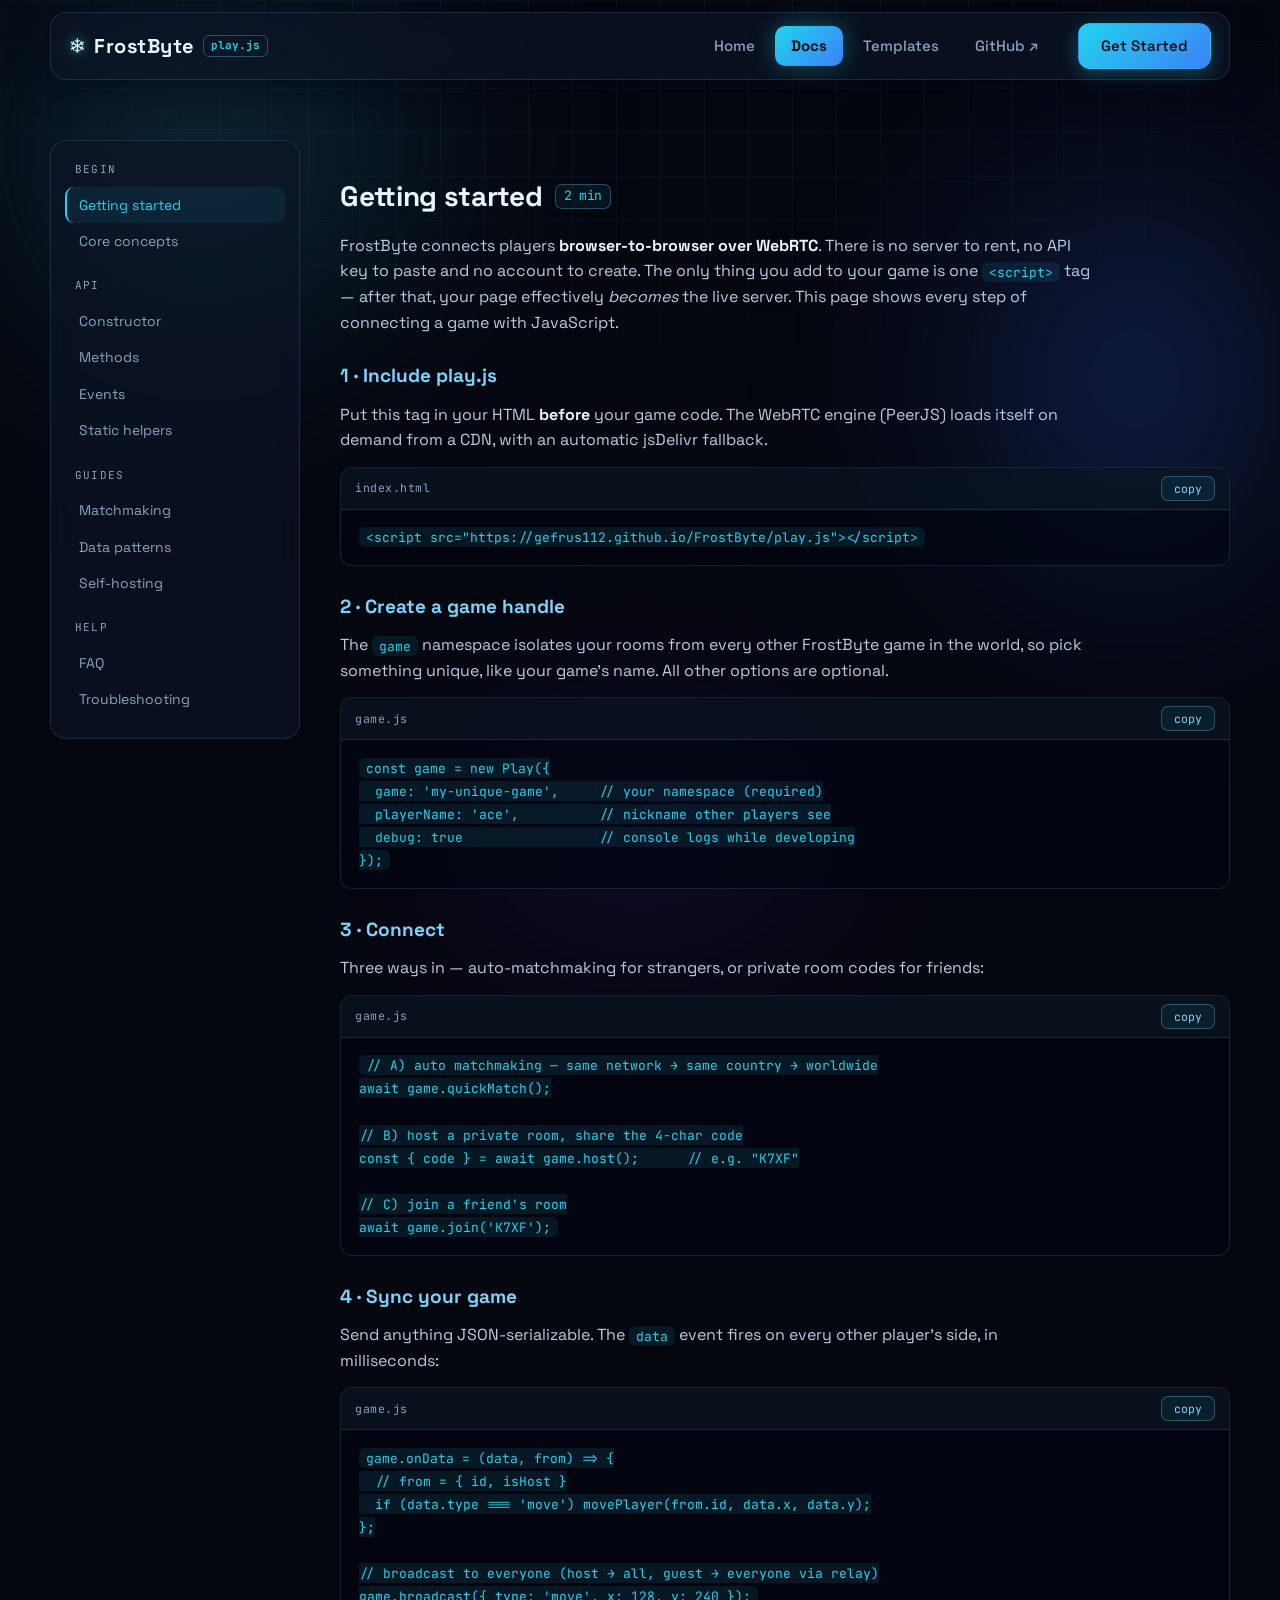
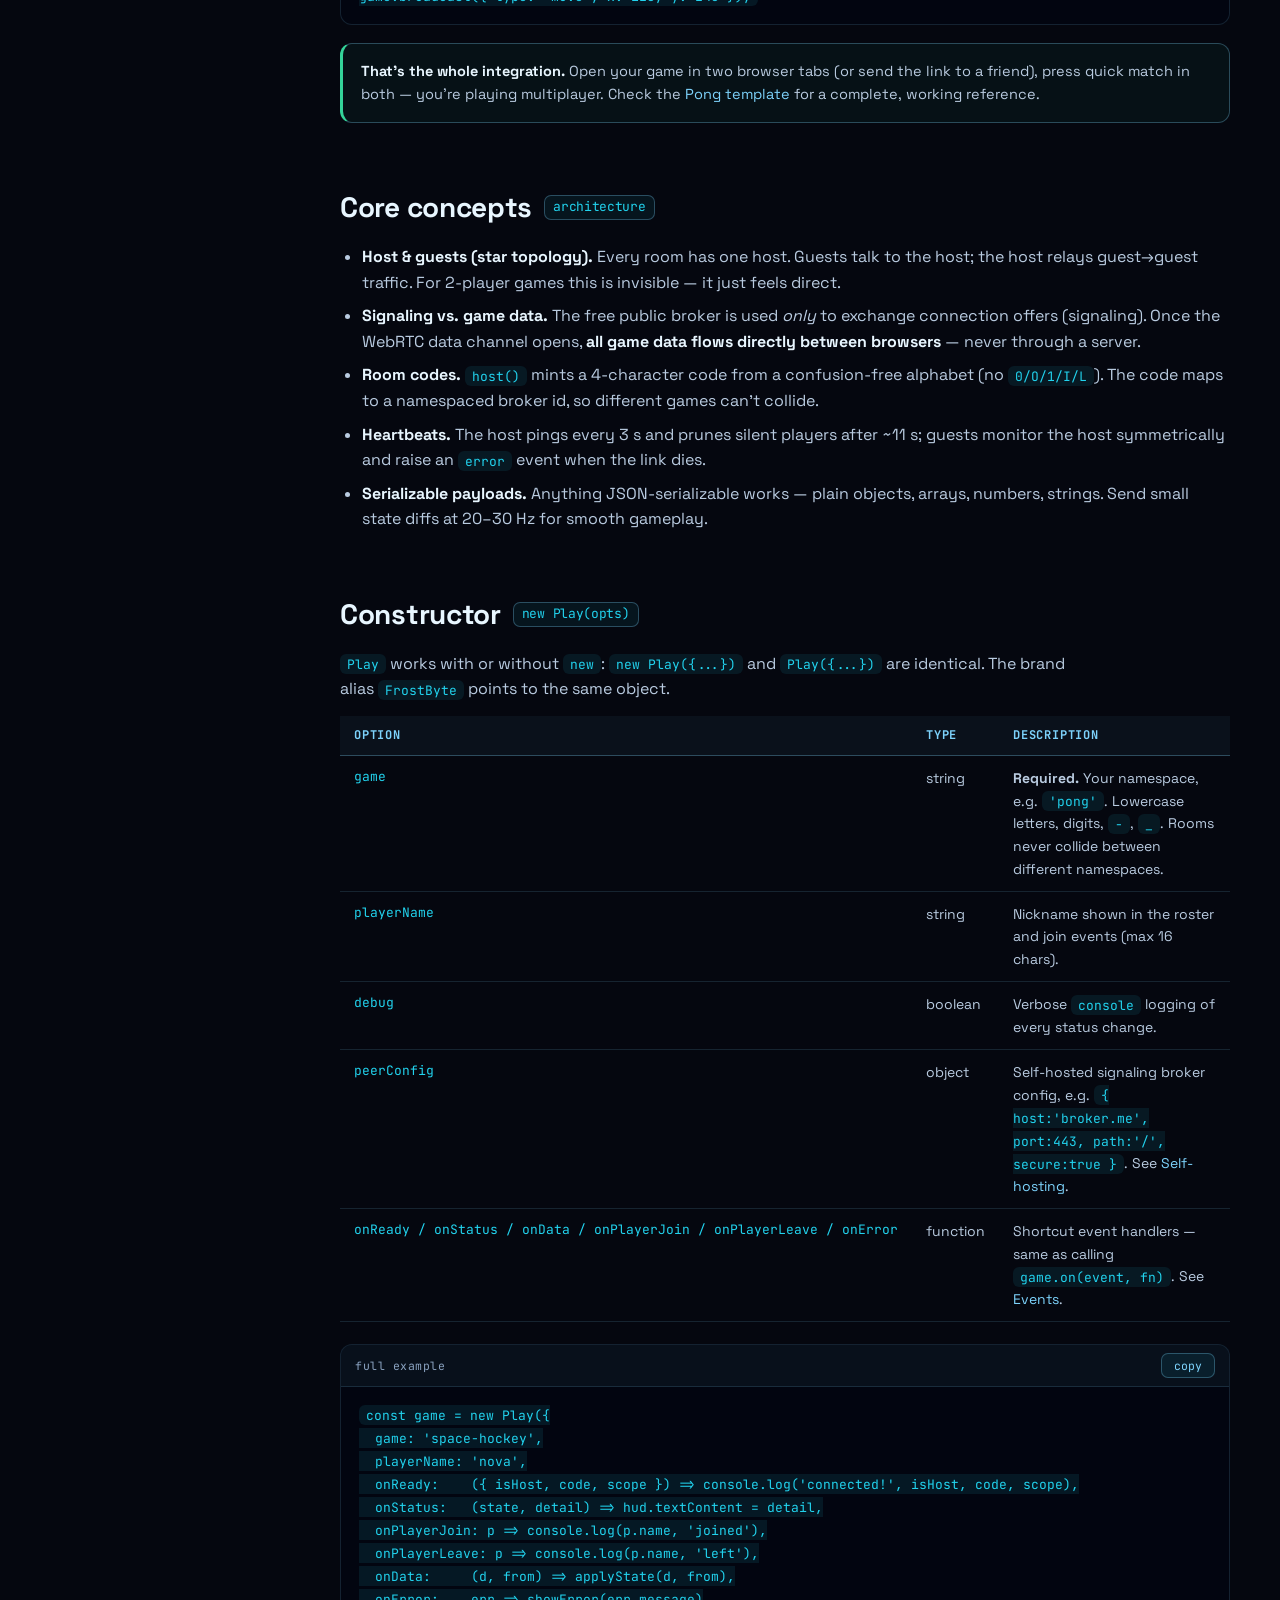
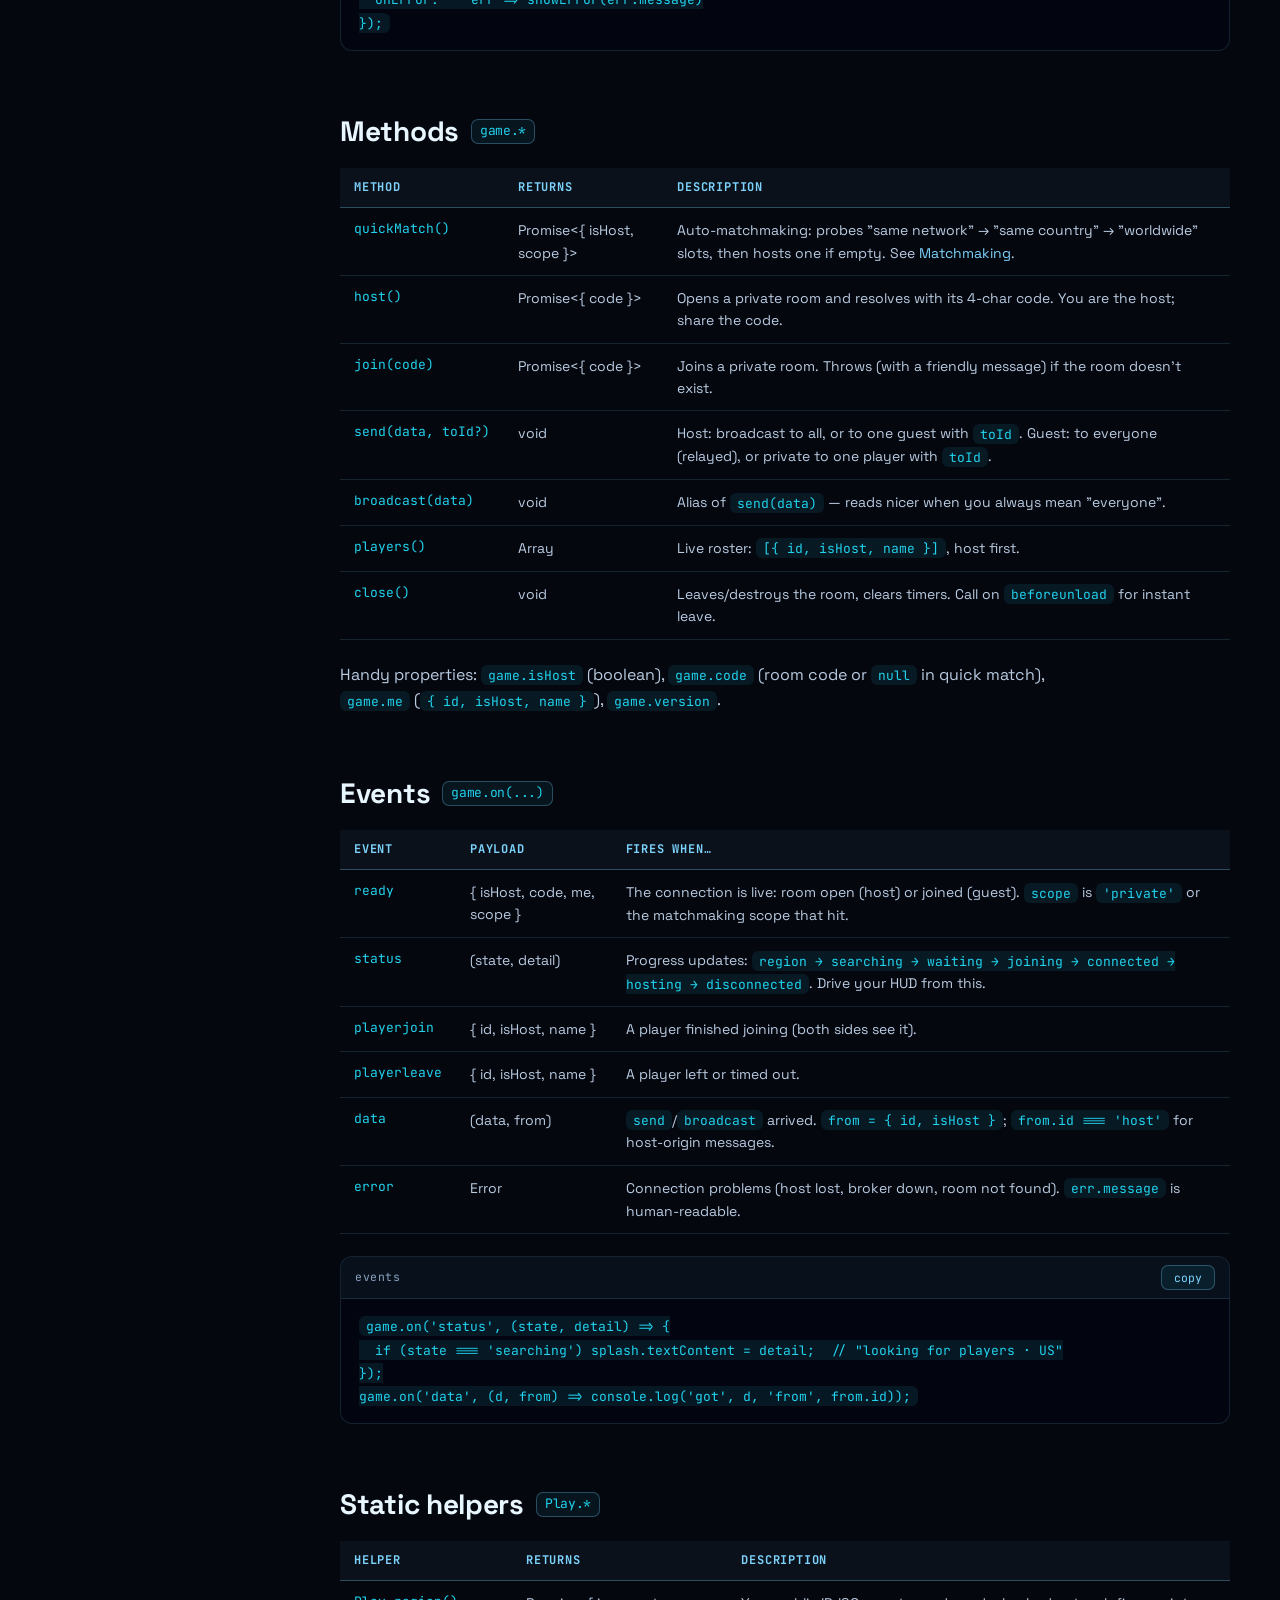
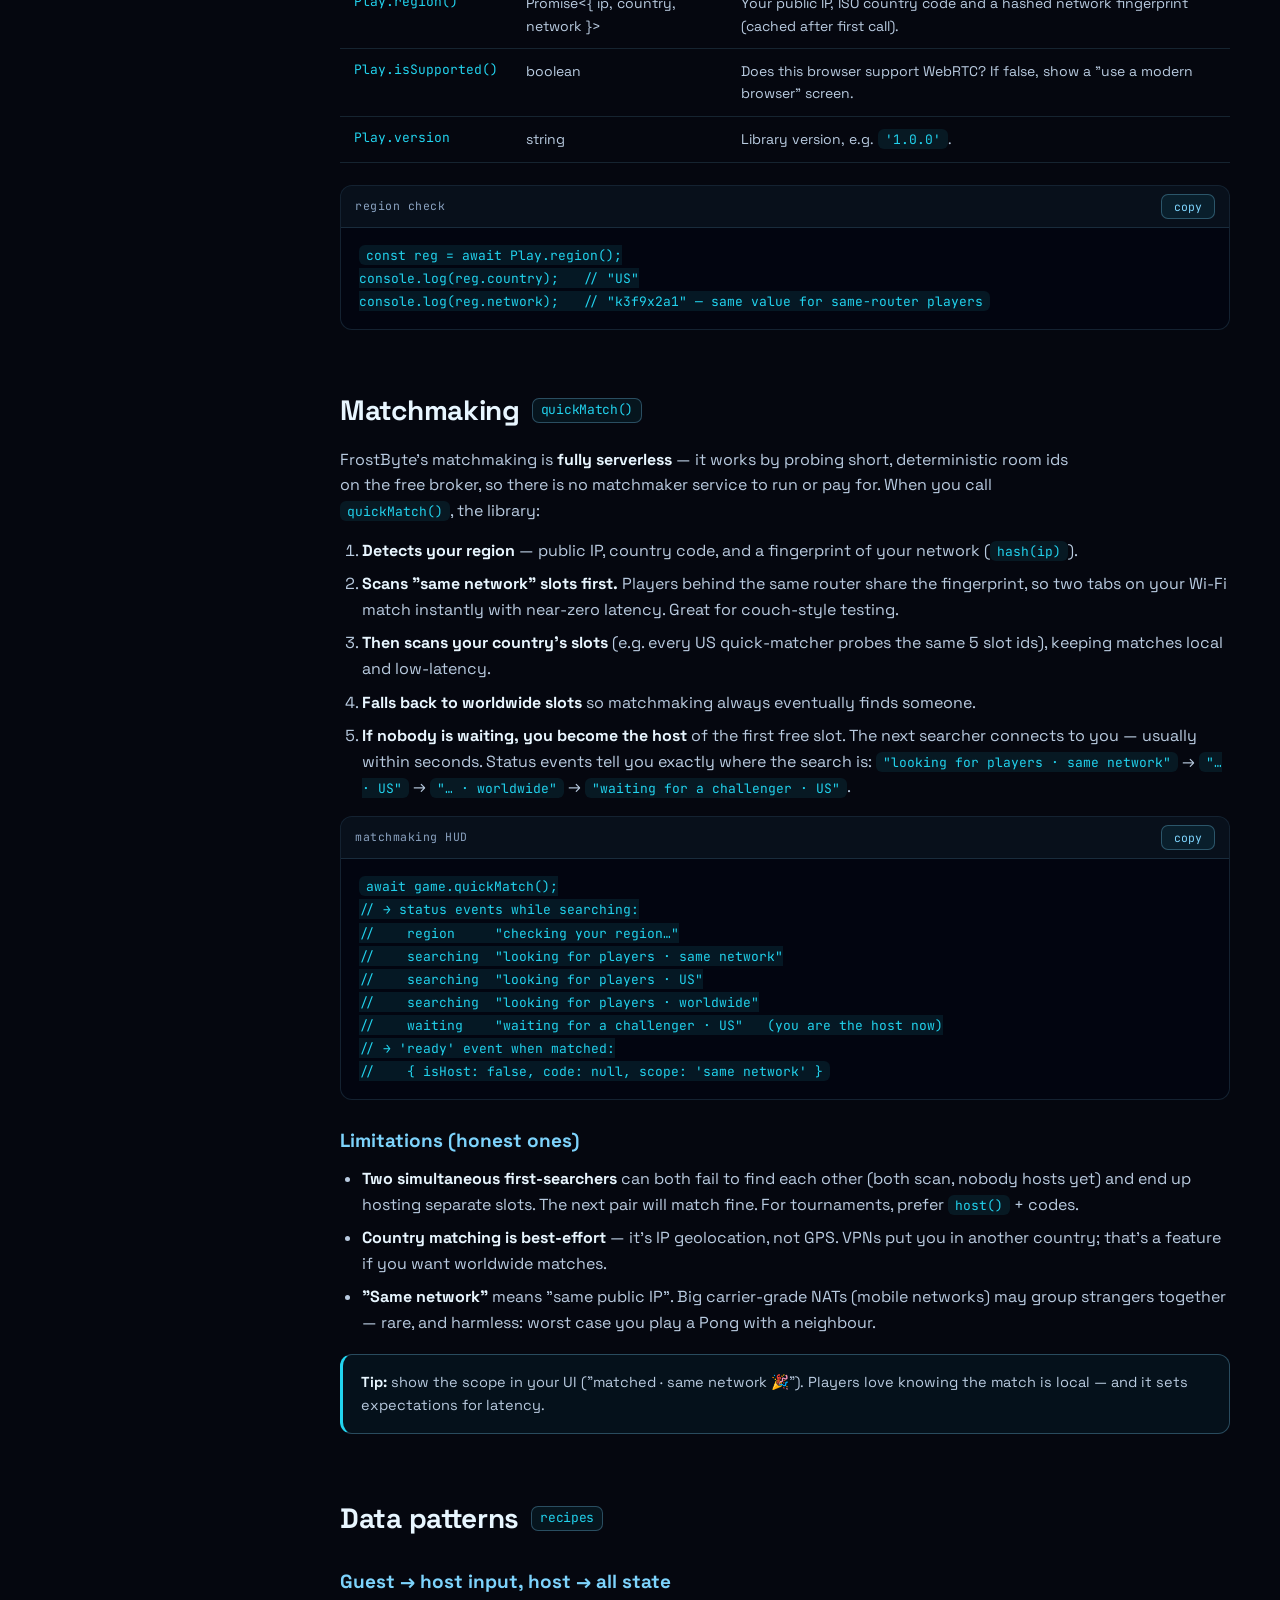
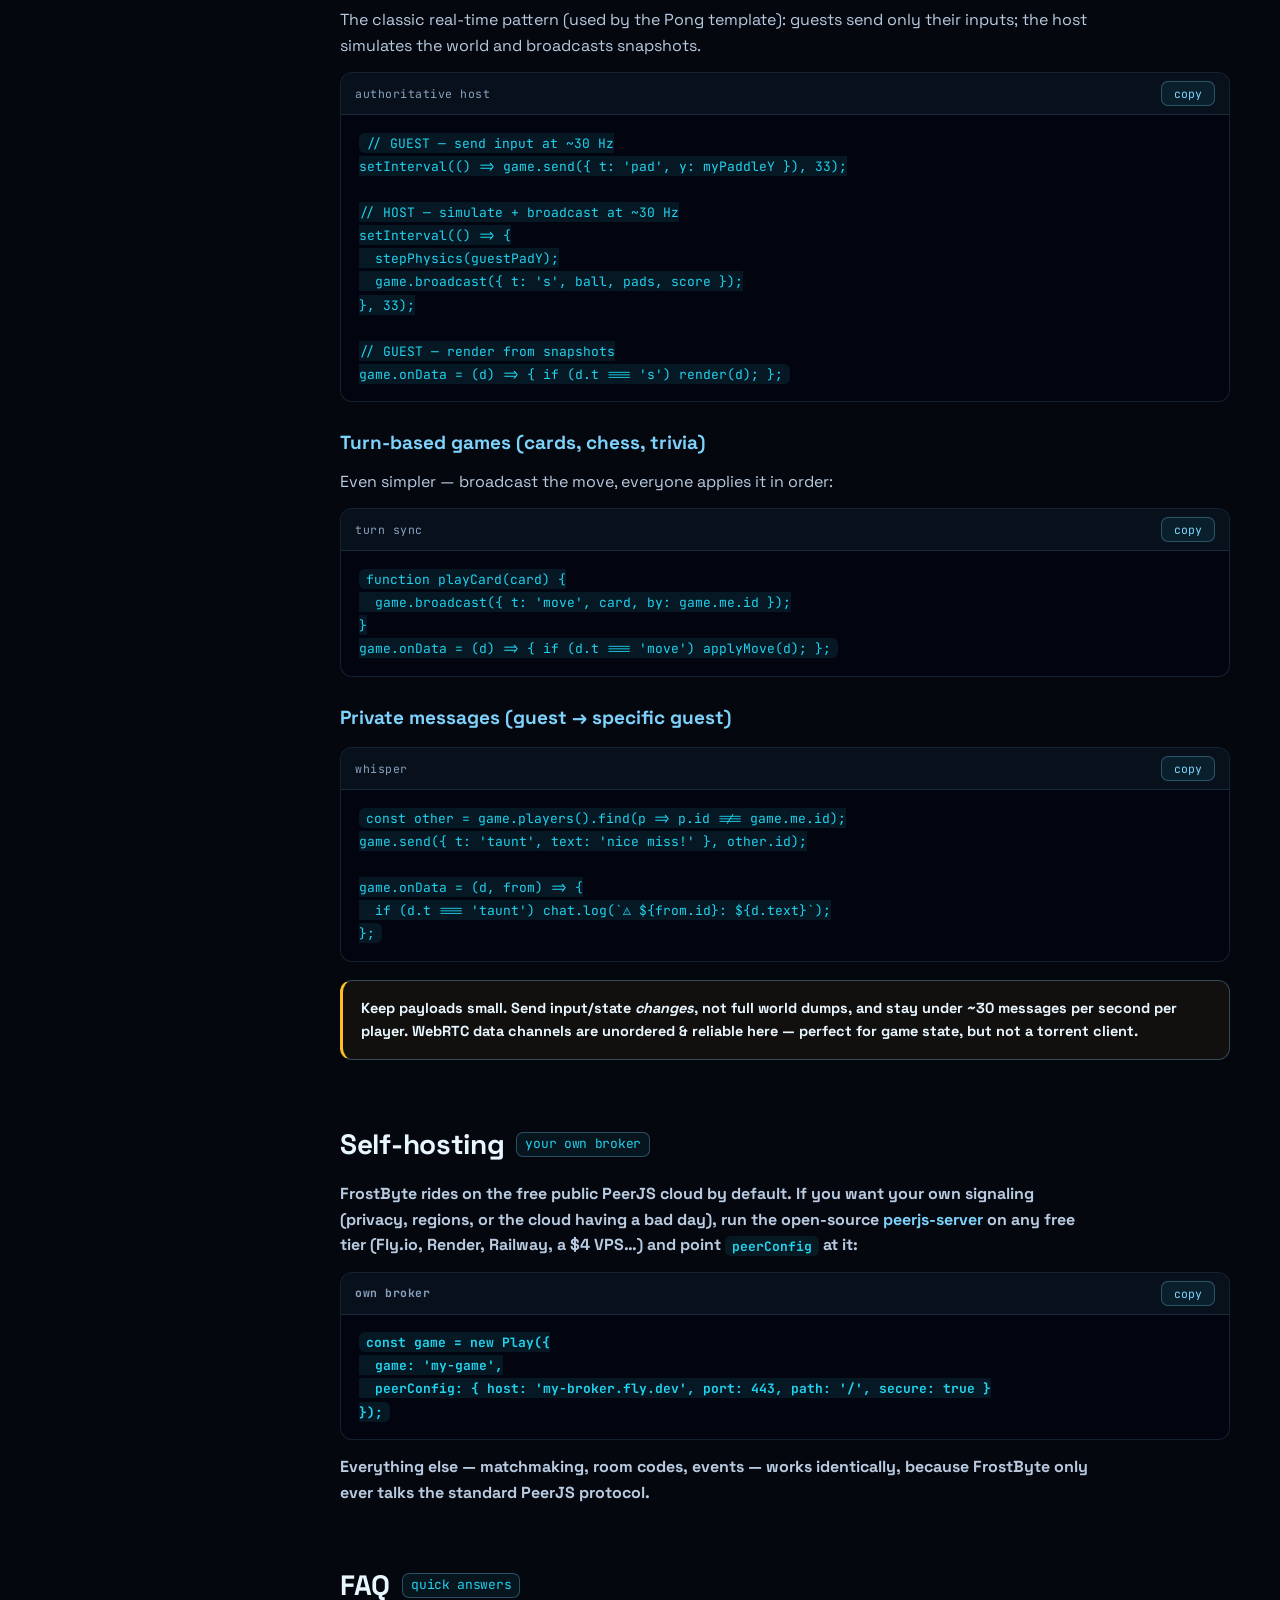
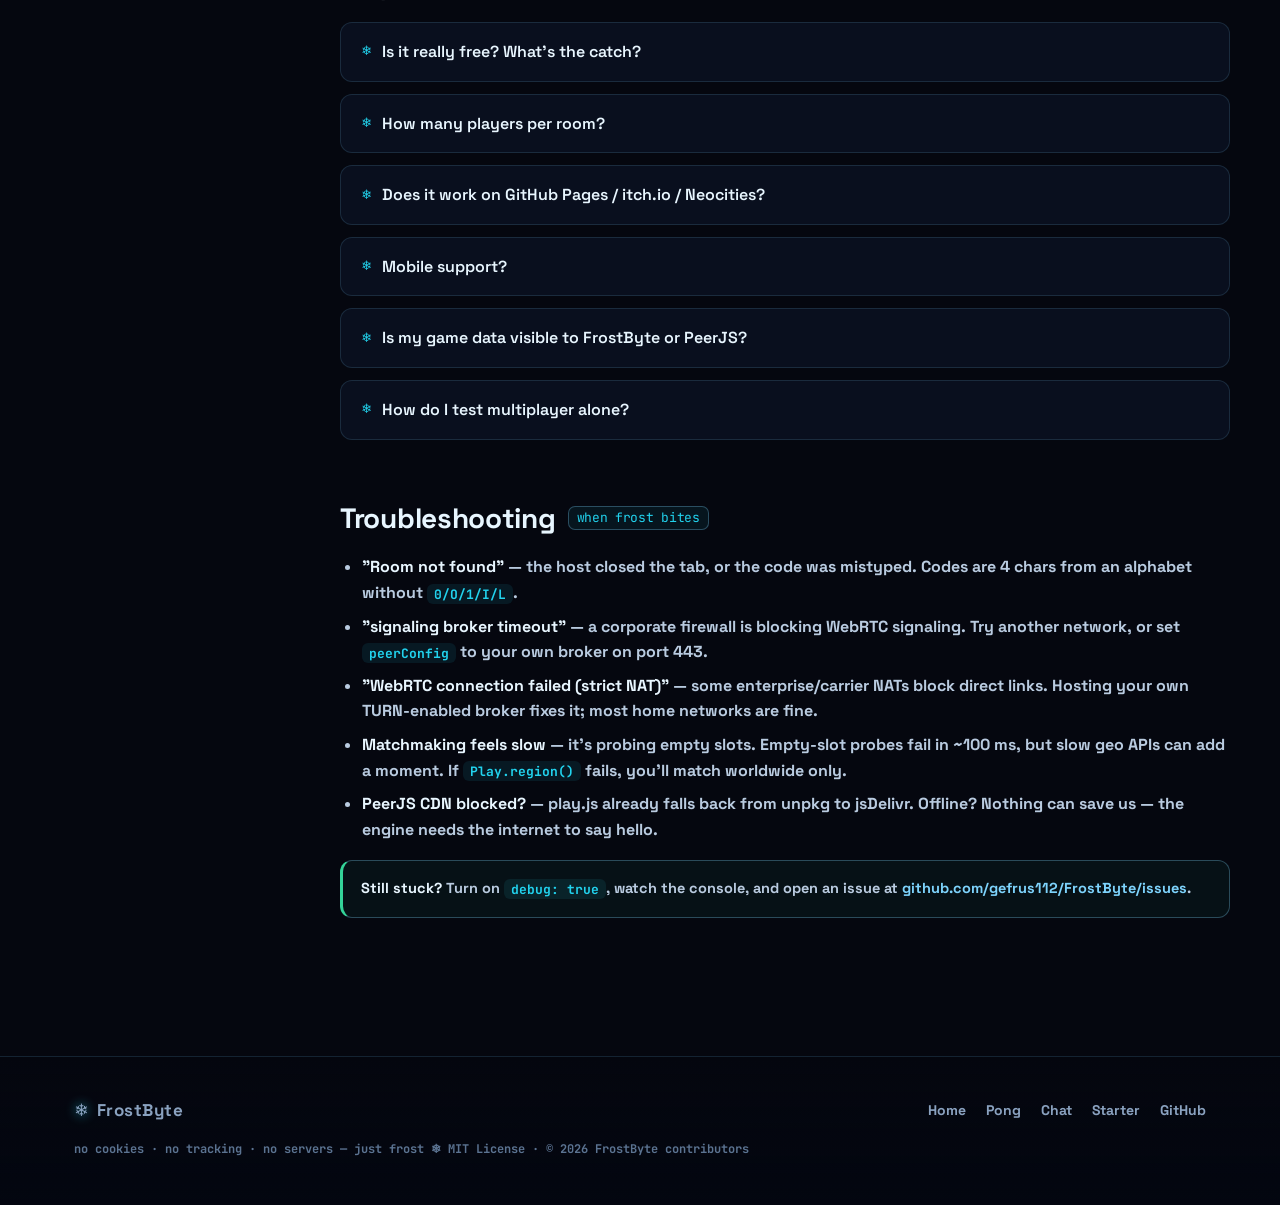
==== docs.html @ 1ae72fd1 "FrostByte v1.0.0 — free P2P multiplayer library (play.js) + docs site + game templates - play.js: We" ====
<!DOCTYPE html>
<html lang="en">
<head>
  <meta charset="UTF-8">
  <meta name="viewport" content="width=device-width, initial-scale=1.0">
  <title>Docs — FrostByte play.js</title>
  <meta name="description" content="FrostByte play.js documentation: install, connect, host, join, quickMatch, send, broadcast, events and matchmaking.">
  <meta name="theme-color" content="#05070f">
  <link rel="icon" href="data:image/svg+xml,&lt;svg xmlns='http://www.w3.org/2000/svg' viewBox='0 0 100 100'&gt;&lt;text y='.9em' font-size='90'&gt;❄&lt;/text&gt;&lt;/svg&gt;">
  <link rel="preconnect" href="https://fonts.googleapis.com">
  <link rel="preconnect" href="https://fonts.gstatic.com" crossorigin>
  <link href="https://fonts.googleapis.com/css2?family=Space+Grotesk:wght@400;500;600;700&family=JetBrains+Mono:wght@400;600&display=swap" rel="stylesheet">
  <link rel="stylesheet" href="css/style.css">
</head>
<body>

  <canvas id="snow"></canvas>
  <div class="aurora"><span class="a1"></span><span class="a2"></span><span class="a3"></span></div>
  <div class="grid-overlay"></div>

  <header class="nav glass">
    <a class="brand" href="index.html"><span class="flake">❄</span> FrostByte <span class="brand-sub">play.js</span></a>
    <nav class="tabs">
      <a class="tab" href="index.html">Home</a>
      <a class="tab active" href="docs.html">Docs</a>
      <a class="tab" href="templates/pong.html">Templates</a>
      <a class="tab" href="https://github.com/gefrus112/FrostByte" target="_blank" rel="noopener">GitHub ↗</a>
    </nav>
    <a class="btn btn-primary nav-cta" href="#start">Get Started</a>
  </header>

  <main class="wrap docs">

    <!-- ═══════════ SIDEBAR ═══════════ -->
    <aside class="docs-nav glass">
      <div class="group">Begin</div>
      <a href="#start">Getting started</a>
      <a href="#concepts">Core concepts</a>
      <div class="group">API</div>
      <a href="#constructor">Constructor</a>
      <a href="#methods">Methods</a>
      <a href="#events">Events</a>
      <a href="#statics">Static helpers</a>
      <div class="group">Guides</div>
      <a href="#matchmaking">Matchmaking</a>
      <a href="#patterns">Data patterns</a>
      <a href="#selfhost">Self-hosting</a>
      <div class="group">Help</div>
      <a href="#faq">FAQ</a>
      <a href="#trouble">Troubleshooting</a>
    </aside>

    <!-- ═══════════ CONTENT ═══════════ -->
    <div class="docs-body">

      <!-- ───────── GETTING STARTED ───────── -->
      <section id="start">
        <h2>Getting started <span class="anchor">2 min</span></h2>
        <p>
          FrostByte connects players <strong>browser-to-browser over WebRTC</strong>. There is no server to rent,
          no API key to paste and no account to create. The only thing you add to your game is one
          <code>&lt;script&gt;</code> tag — after that, your page effectively <em>becomes</em> the live server.
          This page shows every step of connecting a game with JavaScript.
        </p>

        <h3>1 · Include play.js</h3>
        <p>Put this tag in your HTML <strong>before</strong> your game code. The WebRTC engine (PeerJS) loads itself on demand from a CDN, with an automatic jsDelivr fallback.</p>
        <div class="codeblock"><div class="cb-head"><em>index.html</em><button class="copy">copy</button></div>
<pre><code>&lt;script src="https://gefrus112.github.io/FrostByte/play.js"&gt;&lt;/script&gt;</code></pre></div>

        <h3>2 · Create a game handle</h3>
        <p>
          The <code>game</code> namespace isolates your rooms from every other FrostByte game in the world,
          so pick something unique, like your game's name. All other options are optional.
        </p>
        <div class="codeblock"><div class="cb-head"><em>game.js</em><button class="copy">copy</button></div>
<pre><code>const game = new Play({
  game: 'my-unique-game',     // your namespace (required)
  playerName: 'ace',          // nickname other players see
  debug: true                 // console logs while developing
});</code></pre></div>

        <h3>3 · Connect</h3>
        <p>Three ways in — auto-matchmaking for strangers, or private room codes for friends:</p>
        <div class="codeblock"><div class="cb-head"><em>game.js</em><button class="copy">copy</button></div>
<pre><code>// A) auto matchmaking — same network → same country → worldwide
await game.quickMatch();

// B) host a private room, share the 4-char code
const { code } = await game.host();      // e.g. "K7XF"

// C) join a friend's room
await game.join('K7XF');</code></pre></div>

        <h3>4 · Sync your game</h3>
        <p>Send anything JSON-serializable. The <code>data</code> event fires on every other player's side, in milliseconds:</p>
        <div class="codeblock"><div class="cb-head"><em>game.js</em><button class="copy">copy</button></div>
<pre><code>game.onData = (data, from) =&gt; {
  // from = { id, isHost }
  if (data.type === 'move') movePlayer(from.id, data.x, data.y);
};

// broadcast to everyone (host → all, guest → everyone via relay)
game.broadcast({ type: 'move', x: 128, y: 240 });</code></pre></div>

        <div class="callout ok">
          <b>That's the whole integration.</b> Open your game in two browser tabs (or send the link to a friend),
          press quick match in both — you're playing multiplayer. Check the <a href="templates/pong.html">Pong template</a>
          for a complete, working reference.
        </div>
      </section>

      <!-- ───────── CORE CONCEPTS ───────── -->
      <section id="concepts">
        <h2>Core concepts <span class="anchor">architecture</span></h2>
        <ul>
          <li><strong>Host &amp; guests (star topology).</strong> Every room has one host. Guests talk to the host; the host relays guest→guest traffic. For 2-player games this is invisible — it just feels direct.</li>
          <li><strong>Signaling vs. game data.</strong> The free public broker is used <em>only</em> to exchange connection offers (signaling). Once the WebRTC data channel opens, <strong>all game data flows directly between browsers</strong> — never through a server.</li>
          <li><strong>Room codes.</strong> <code>host()</code> mints a 4-character code from a confusion-free alphabet (no <code>0/O/1/I/L</code>). The code maps to a namespaced broker id, so different games can't collide.</li>
          <li><strong>Heartbeats.</strong> The host pings every 3 s and prunes silent players after ~11 s; guests monitor the host symmetrically and raise an <code>error</code> event when the link dies.</li>
          <li><strong>Serializable payloads.</strong> Anything JSON-serializable works — plain objects, arrays, numbers, strings. Send small state diffs at 20–30 Hz for smooth gameplay.</li>
        </ul>
      </section>

      <!-- ───────── CONSTRUCTOR ───────── -->
      <section id="constructor">
        <h2>Constructor <span class="anchor">new Play(opts)</span></h2>
        <p><code>Play</code> works with or without <code>new</code>: <code>new Play({...})</code> and <code>Play({...})</code> are identical. The brand alias <code>FrostByte</code> points to the same object.</p>
        <table class="api-table">
          <thead><tr><th>Option</th><th>Type</th><th>Description</th></tr></thead>
          <tbody>
            <tr><td>game</td><td>string</td><td><strong>Required.</strong> Your namespace, e.g. <code>'pong'</code>. Lowercase letters, digits, <code>-</code>, <code>_</code>. Rooms never collide between different namespaces.</td></tr>
            <tr><td>playerName</td><td>string</td><td>Nickname shown in the roster and join events (max 16 chars).</td></tr>
            <tr><td>debug</td><td>boolean</td><td>Verbose <code>console</code> logging of every status change.</td></tr>
            <tr><td>peerConfig</td><td>object</td><td>Self-hosted signaling broker config, e.g. <code>{ host:'broker.me', port:443, path:'/', secure:true }</code>. See <a href="#selfhost">Self-hosting</a>.</td></tr>
            <tr><td>onReady / onStatus / onData / onPlayerJoin / onPlayerLeave / onError</td><td>function</td><td>Shortcut event handlers — same as calling <code>game.on(event, fn)</code>. See <a href="#events">Events</a>.</td></tr>
          </tbody>
        </table>
        <div class="codeblock"><div class="cb-head"><em>full example</em><button class="copy">copy</button></div>
<pre><code>const game = new Play({
  game: 'space-hockey',
  playerName: 'nova',
  onReady:    ({ isHost, code, scope }) =&gt; console.log('connected!', isHost, code, scope),
  onStatus:   (state, detail) =&gt; hud.textContent = detail,
  onPlayerJoin: p =&gt; console.log(p.name, 'joined'),
  onPlayerLeave: p =&gt; console.log(p.name, 'left'),
  onData:     (d, from) =&gt; applyState(d, from),
  onError:    err =&gt; showError(err.message)
});</code></pre></div>
      </section>

      <!-- ───────── METHODS ───────── -->
      <section id="methods">
        <h2>Methods <span class="anchor">game.*</span></h2>
        <table class="api-table">
          <thead><tr><th>Method</th><th>Returns</th><th>Description</th></tr></thead>
          <tbody>
            <tr><td>quickMatch()</td><td>Promise&lt;{ isHost, scope }&gt;</td><td>Auto-matchmaking: probes "same network" → "same country" → "worldwide" slots, then hosts one if empty. See <a href="#matchmaking">Matchmaking</a>.</td></tr>
            <tr><td>host()</td><td>Promise&lt;{ code }&gt;</td><td>Opens a private room and resolves with its 4-char code. You are the host; share the code.</td></tr>
            <tr><td>join(code)</td><td>Promise&lt;{ code }&gt;</td><td>Joins a private room. Throws (with a friendly message) if the room doesn't exist.</td></tr>
            <tr><td>send(data, toId?)</td><td>void</td><td>Host: broadcast to all, or to one guest with <code>toId</code>. Guest: to everyone (relayed), or private to one player with <code>toId</code>.</td></tr>
            <tr><td>broadcast(data)</td><td>void</td><td>Alias of <code>send(data)</code> — reads nicer when you always mean "everyone".</td></tr>
            <tr><td>players()</td><td>Array</td><td>Live roster: <code>[{ id, isHost, name }]</code>, host first.</td></tr>
            <tr><td>close()</td><td>void</td><td>Leaves/destroys the room, clears timers. Call on <code>beforeunload</code> for instant leave.</td></tr>
          </tbody>
        </table>
        <p>Handy properties: <code>game.isHost</code> (boolean), <code>game.code</code> (room code or <code>null</code> in quick match), <code>game.me</code> (<code>{ id, isHost, name }</code>), <code>game.version</code>.</p>
      </section>

      <!-- ───────── EVENTS ───────── -->
      <section id="events">
        <h2>Events <span class="anchor">game.on(...)</span></h2>
        <table class="api-table">
          <thead><tr><th>Event</th><th>Payload</th><th>Fires when…</th></tr></thead>
          <tbody>
            <tr><td>ready</td><td>{ isHost, code, me, scope }</td><td>The connection is live: room open (host) or joined (guest). <code>scope</code> is <code>'private'</code> or the matchmaking scope that hit.</td></tr>
            <tr><td>status</td><td>(state, detail)</td><td>Progress updates: <code>region → searching → waiting → joining → connected → hosting → disconnected</code>. Drive your HUD from this.</td></tr>
            <tr><td>playerjoin</td><td>{ id, isHost, name }</td><td>A player finished joining (both sides see it).</td></tr>
            <tr><td>playerleave</td><td>{ id, isHost, name }</td><td>A player left or timed out.</td></tr>
            <tr><td>data</td><td>(data, from)</td><td><code>send</code>/<code>broadcast</code> arrived. <code>from = { id, isHost }</code>; <code>from.id === 'host'</code> for host-origin messages.</td></tr>
            <tr><td>error</td><td>Error</td><td>Connection problems (host lost, broker down, room not found). <code>err.message</code> is human-readable.</td></tr>
          </tbody>
        </table>
        <div class="codeblock"><div class="cb-head"><em>events</em><button class="copy">copy</button></div>
<pre><code>game.on('status', (state, detail) =&gt; {
  if (state === 'searching') splash.textContent = detail;  // "looking for players · US"
});
game.on('data', (d, from) =&gt; console.log('got', d, 'from', from.id));</code></pre></div>
      </section>

      <!-- ───────── STATICS ───────── -->
      <section id="statics">
        <h2>Static helpers <span class="anchor">Play.*</span></h2>
        <table class="api-table">
          <thead><tr><th>Helper</th><th>Returns</th><th>Description</th></tr></thead>
          <tbody>
            <tr><td>Play.region()</td><td>Promise&lt;{ ip, country, network }&gt;</td><td>Your public IP, ISO country code and a hashed network fingerprint (cached after first call).</td></tr>
            <tr><td>Play.isSupported()</td><td>boolean</td><td>Does this browser support WebRTC? If false, show a "use a modern browser" screen.</td></tr>
            <tr><td>Play.version</td><td>string</td><td>Library version, e.g. <code>'1.0.0'</code>.</td></tr>
          </tbody>
        </table>
        <div class="codeblock"><div class="cb-head"><em>region check</em><button class="copy">copy</button></div>
<pre><code>const reg = await Play.region();
console.log(reg.country);   // "US"
console.log(reg.network);   // "k3f9x2a1" — same value for same-router players</code></pre></div>
      </section>

      <!-- ───────── MATCHMAKING ───────── -->
      <section id="matchmaking">
        <h2>Matchmaking <span class="anchor">quickMatch()</span></h2>
        <p>
          FrostByte's matchmaking is <strong>fully serverless</strong> — it works by probing short, deterministic
          room ids on the free broker, so there is no matchmaker service to run or pay for. When you call
          <code>quickMatch()</code>, the library:
        </p>
        <ol>
          <li><strong>Detects your region</strong> — public IP, country code, and a fingerprint of your network (<code>hash(ip)</code>).</li>
          <li><strong>Scans "same network" slots first.</strong> Players behind the same router share the fingerprint, so two tabs on your Wi-Fi match instantly with near-zero latency. Great for couch-style testing.</li>
          <li><strong>Then scans your country's slots</strong> (e.g. every US quick-matcher probes the same 5 slot ids), keeping matches local and low-latency.</li>
          <li><strong>Falls back to worldwide slots</strong> so matchmaking always eventually finds someone.</li>
          <li><strong>If nobody is waiting, you become the host</strong> of the first free slot. The next searcher connects to you — usually within seconds. Status events tell you exactly where the search is: <code>"looking for players · same network"</code> → <code>"… · US"</code> → <code>"… · worldwide"</code> → <code>"waiting for a challenger · US"</code>.</li>
        </ol>
        <div class="codeblock"><div class="cb-head"><em>matchmaking HUD</em><button class="copy">copy</button></div>
<pre><code>await game.quickMatch();
// → status events while searching:
//    region     "checking your region…"
//    searching  "looking for players · same network"
//    searching  "looking for players · US"
//    searching  "looking for players · worldwide"
//    waiting    "waiting for a challenger · US"   (you are the host now)
// → 'ready' event when matched:
//    { isHost: false, code: null, scope: 'same network' }</code></pre></div>

        <h3>Limitations (honest ones)</h3>
        <ul>
          <li><strong>Two simultaneous first-searchers</strong> can both fail to find each other (both scan, nobody hosts yet) and end up hosting separate slots. The next pair will match fine. For tournaments, prefer <code>host()</code> + codes.</li>
          <li><strong>Country matching is best-effort</strong> — it's IP geolocation, not GPS. VPNs put you in another country; that's a feature if you want worldwide matches.</li>
          <li><strong>"Same network"</strong> means "same public IP". Big carrier-grade NATs (mobile networks) may group strangers together — rare, and harmless: worst case you play a Pong with a neighbour.</li>
        </ul>
        <div class="callout">
          <b>Tip:</b> show the scope in your UI ("matched · same network 🎉"). Players love knowing the match is local — and it sets expectations for latency.
        </div>
      </section>

      <!-- ───────── PATTERNS ───────── -->
      <section id="patterns">
        <h2>Data patterns <span class="anchor">recipes</span></h2>

        <h3>Guest → host input, host → all state</h3>
        <p>The classic real-time pattern (used by the Pong template): guests send only their inputs; the host simulates the world and broadcasts snapshots.</p>
        <div class="codeblock"><div class="cb-head"><em>authoritative host</em><button class="copy">copy</button></div>
<pre><code>// GUEST — send input at ~30 Hz
setInterval(() =&gt; game.send({ t: 'pad', y: myPaddleY }), 33);

// HOST — simulate + broadcast at ~30 Hz
setInterval(() =&gt; {
  stepPhysics(guestPadY);
  game.broadcast({ t: 's', ball, pads, score });
}, 33);

// GUEST — render from snapshots
game.onData = (d) =&gt; { if (d.t === 's') render(d); };</code></pre></div>

        <h3>Turn-based games (cards, chess, trivia)</h3>
        <p>Even simpler — broadcast the move, everyone applies it in order:</p>
        <div class="codeblock"><div class="cb-head"><em>turn sync</em><button class="copy">copy</button></div>
<pre><code>function playCard(card) {
  game.broadcast({ t: 'move', card, by: game.me.id });
}
game.onData = (d) =&gt; { if (d.t === 'move') applyMove(d); };</code></pre></div>

        <h3>Private messages (guest → specific guest)</h3>
        <div class="codeblock"><div class="cb-head"><em>whisper</em><button class="copy">copy</button></div>
<pre><code>const other = game.players().find(p =&gt; p.id !== game.me.id);
game.send({ t: 'taunt', text: 'nice miss!' }, other.id);

game.onData = (d, from) =&gt; {
  if (d.t === 'taunt') chat.log(`⚠ ${from.id}: ${d.text}`);
};</code></pre></div>

        <div class="callout warn">
          <b>Keep payloads small.</strong> Send input/state <em>changes</em>, not full world dumps, and stay under ~30 messages per second per player. WebRTC data channels are unordered &amp; reliable here — perfect for game state, but not a torrent client.
        </div>
      </section>

      <!-- ───────── SELF-HOSTING ───────── -->
      <section id="selfhost">
        <h2>Self-hosting <span class="anchor">your own broker</span></h2>
        <p>
          FrostByte rides on the free public PeerJS cloud by default. If you want your own signaling
          (privacy, regions, or the cloud having a bad day), run the open-source
          <a href="https://github.com/peers/peerjs-server" target="_blank" rel="noopener">peerjs-server</a>
          on any free tier (Fly.io, Render, Railway, a $4 VPS…) and point <code>peerConfig</code> at it:
        </p>
        <div class="codeblock"><div class="cb-head"><em>own broker</em><button class="copy">copy</button></div>
<pre><code>const game = new Play({
  game: 'my-game',
  peerConfig: { host: 'my-broker.fly.dev', port: 443, path: '/', secure: true }
});</code></pre></div>
        <p>Everything else — matchmaking, room codes, events — works identically, because FrostByte only ever talks the standard PeerJS protocol.</p>
      </section>

      <!-- ───────── FAQ ───────── -->
      <section id="faq">
        <h2>FAQ <span class="anchor">quick answers</span></h2>
        <details>
          <summary>Is it really free? What's the catch?</summary>
          <div class="faq-body">Yes. Game data flows directly between browsers (WebRTC), so there is no traffic bill. The public broker does introductions for free — the same infrastructure PeerJS has offered for years. The catch-free path is also the open-source path: self-host the broker if you ever want to.</div>
        </details>
        <details>
          <summary>How many players per room?</summary>
          <div class="faq-body">Tested comfortably at 2–8 in a star topology. The host relays guest→guest traffic, so CPU/network cost grows linearly. For a 2-player game (the sweet spot for Pong-likes) it's essentially a direct cable.</div>
        </details>
        <details>
          <summary>Does it work on GitHub Pages / itch.io / Neocities?</summary>
          <div class="faq-body">Anywhere a modern browser opens your page — including this very site, which is plain static hosting. WebRTC doesn't care where the HTML came from.</div>
        </details>
        <details>
          <summary>Mobile support?</summary>
          <div class="faq-body">Yes — WebRTC data channels run in mobile Safari/Chrome. The Pong template ships touch controls; add <code>game.close()</code> on <code>pagehide</code> for clean leaves.</div>
        </details>
        <details>
          <summary>Is my game data visible to FrostByte or PeerJS?</summary>
          <div class="faq-body">No. The broker only sees encrypted connection setup (ids, SDP offers). Payloads travel on the direct P2P data channel, encrypted by DTLS end-to-end.</div>
        </details>
        <details>
          <summary>How do I test multiplayer alone?</summary>
          <div class="faq-body">Open the game in two tabs. Quick match will pair them via the "same network" scope in a second or two — that's the scope doing its job.</div>
        </details>
      </section>

      <!-- ───────── TROUBLESHOOTING ───────── -->
      <section id="trouble">
        <h2>Troubleshooting <span class="anchor">when frost bites</span></h2>
        <ul>
          <li><strong>"Room not found"</strong> — the host closed the tab, or the code was mistyped. Codes are 4 chars from an alphabet without <code>0/O/1/I/L</code>.</li>
          <li><strong>"signaling broker timeout"</strong> — a corporate firewall is blocking WebRTC signaling. Try another network, or set <code>peerConfig</code> to your own broker on port 443.</li>
          <li><strong>"WebRTC connection failed (strict NAT)"</strong> — some enterprise/carrier NATs block direct links. Hosting your own TURN-enabled broker fixes it; most home networks are fine.</li>
          <li><strong>Matchmaking feels slow</strong> — it's probing empty slots. Empty-slot probes fail in ~100 ms, but slow geo APIs can add a moment. If <code>Play.region()</code> fails, you'll match worldwide only.</li>
          <li><strong>PeerJS CDN blocked?</strong> — play.js already falls back from unpkg to jsDelivr. Offline? Nothing can save us — the engine needs the internet to say hello.</li>
        </ul>
        <div class="callout ok">
          <b>Still stuck?</b> Turn on <code>debug: true</code>, watch the console, and open an issue at
          <a href="https://github.com/gefrus112/FrostByte/issues" target="_blank" rel="noopener">github.com/gefrus112/FrostByte/issues</a>.
        </div>
      </section>

    </div><!-- /docs-body -->
  </main>

  <footer>
    <div class="wrap">
      <div class="foot">
        <a class="brand" href="index.html"><span class="flake">❄</span> FrostByte</a>
        <nav>
          <a href="index.html">Home</a>
          <a href="templates/pong.html">Pong</a>
          <a href="templates/chat.html">Chat</a>
          <a href="templates/starter.html">Starter</a>
          <a href="https://github.com/gefrus112/FrostByte" target="_blank" rel="noopener">GitHub</a>
        </nav>
      </div>
      <p class="foot-note">no cookies · no tracking · no servers — just frost ❄ MIT License · © 2026 FrostByte contributors</p>
    </div>
  </footer>

  <script src="js/effects.js"></script>
</body>
</html>
---- css/style.css ----
/* ═══════════════════════════════════════════════════════════════
   FrostByte — frost & neon design system
   ═══════════════════════════════════════════════════════════════ */

:root {
  --bg:        #05070f;
  --bg-2:      #0a0f1e;
  --panel:     rgba(13, 20, 38, .66);
  --panel-2:   rgba(9, 14, 28, .85);
  --line:      rgba(125, 211, 252, .14);
  --line-2:    rgba(125, 211, 252, .30);
  --text:      #e8f6ff;
  --muted:     #8aa2c0;
  --cyan:      #22d3ee;
  --ice:       #7dd3fc;
  --blue:      #3b82f6;
  --violet:    #8b5cf6;
  --good:      #34d399;
  --warn:      #fbbf24;
  --bad:       #f87171;
  --glow:      0 0 24px rgba(34, 211, 238, .35);
  --radius:    16px;
  --font:      'Space Grotesk', 'Segoe UI', system-ui, sans-serif;
  --mono:      'JetBrains Mono', 'Fira Code', Consolas, monospace;
}

* { margin: 0; padding: 0; box-sizing: border-box; }

html { scroll-behavior: smooth; }

body {
  background: var(--bg);
  color: var(--text);
  font-family: var(--font);
  line-height: 1.6;
  overflow-x: hidden;
  -webkit-font-smoothing: antialiased;
}

::selection { background: rgba(34, 211, 238, .35); }

::-webkit-scrollbar { width: 10px; }
::-webkit-scrollbar-track { background: var(--bg); }
::-webkit-scrollbar-thumb {
  background: linear-gradient(180deg, #164e63, #1e3a8a);
  border-radius: 8px;
}

a { color: var(--ice); text-decoration: none; }
img { max-width: 100%; }

/* ── ambient layers ─────────────────────────────────────────── */

#snow {
  position: fixed; inset: 0;
  width: 100%; height: 100%;
  pointer-events: none;
  z-index: 1;
}

.aurora {
  position: fixed; inset: 0;
  z-index: 0; overflow: hidden;
  filter: blur(90px);
  opacity: .55;
  pointer-events: none;
}
.aurora span {
  position: absolute; border-radius: 50%;
  animation: drift 26s ease-in-out infinite alternate;
}
.aurora .a1 {
  width: 55vw; height: 55vw; left: -12vw; top: -18vw;
  background: radial-gradient(circle, #164e63 0%, transparent 65%);
}
.aurora .a2 {
  width: 48vw; height: 48vw; right: -14vw; top: 8vh;
  background: radial-gradient(circle, #1e3a8a 0%, transparent 65%);
  animation-delay: -8s;
}
.aurora .a3 {
  width: 40vw; height: 40vw; left: 30vw; bottom: -22vw;
  background: radial-gradient(circle, #4c1d95 0%, transparent 65%);
  animation-delay: -16s;
}
@keyframes drift {
  0%   { transform: translate(0, 0) scale(1); }
  50%  { transform: translate(6vw, 4vh) scale(1.12); }
  100% { transform: translate(-4vw, -3vh) scale(.95); }
}

.grid-overlay {
  position: fixed; inset: 0; z-index: 0; pointer-events: none;
  background-image:
    linear-gradient(rgba(125, 211, 252, .05) 1px, transparent 1px),
    linear-gradient(90deg, rgba(125, 211, 252, .05) 1px, transparent 1px);
  background-size: 44px 44px;
  mask-image: radial-gradient(ellipse 90% 60% at 50% 0%, #000 30%, transparent 75%);
  -webkit-mask-image: radial-gradient(ellipse 90% 60% at 50% 0%, #000 30%, transparent 75%);
}

main, header, footer { position: relative; z-index: 2; }

.wrap { max-width: 1180px; margin: 0 auto; padding: 0 24px; }

/* ── glass helper ───────────────────────────────────────────── */

.glass {
  background: var(--panel);
  border: 1px solid var(--line);
  backdrop-filter: blur(14px);
  -webkit-backdrop-filter: blur(14px);
  border-radius: var(--radius);
}

/* ═══════════════════════ navigation ══════════════════════════ */

.nav {
  position: sticky; top: 12px; z-index: 50;
  max-width: 1180px; margin: 12px auto 0; padding: 10px 18px;
  display: flex; align-items: center; gap: 18px;
  box-shadow: 0 8px 32px rgba(2, 6, 17, .5);
}

.brand {
  font-weight: 700; font-size: 20px; letter-spacing: .5px;
  color: var(--text); display: flex; align-items: center; gap: 8px;
  white-space: nowrap;
}
.brand .flake {
  display: inline-block;
  filter: drop-shadow(0 0 6px rgba(34, 211, 238, .8));
  animation: spin 14s linear infinite;
}
@keyframes spin { to { transform: rotate(360deg); } }
.brand-sub {
  font-family: var(--mono); font-size: 11px; color: var(--cyan);
  border: 1px solid var(--line-2); border-radius: 6px;
  padding: 1px 7px; letter-spacing: 0;
}

.tabs { display: flex; gap: 4px; margin-left: auto; }

.tab {
  padding: 8px 16px; border-radius: 10px;
  color: var(--muted); font-weight: 500; font-size: 15px;
  transition: all .25s ease;
  position: relative;
}
.tab:hover { color: var(--text); background: rgba(125, 211, 252, .08); }
.tab.active {
  color: #04121a;
  background: linear-gradient(135deg, var(--cyan), var(--blue));
  font-weight: 700;
  box-shadow: var(--glow);
}

.nav-cta { margin-left: 6px; }

/* ════════════════════════ buttons ════════════════════════════ */

.btn {
  display: inline-flex; align-items: center; justify-content: center; gap: 8px;
  padding: 10px 22px; border-radius: 12px;
  font-family: var(--font); font-weight: 600; font-size: 15px;
  border: 1px solid transparent; cursor: pointer;
  transition: transform .2s ease, box-shadow .25s ease, background .25s ease;
  position: relative; overflow: hidden;
}
.btn:active { transform: scale(.97); }

.btn-primary {
  color: #04121a;
  background: linear-gradient(135deg, var(--cyan) 0%, var(--blue) 100%);
  box-shadow: 0 4px 20px rgba(34, 211, 238, .30);
}
.btn-primary::after {
  content: ''; position: absolute; top: 0; left: -80%;
  width: 50%; height: 100%;
  background: linear-gradient(100deg, transparent, rgba(255,255,255,.45), transparent);
  transform: skewX(-20deg);
  transition: left .5s ease;
}
.btn-primary:hover { transform: translateY(-2px); box-shadow: 0 8px 30px rgba(34, 211, 238, .45); }
.btn-primary:hover::after { left: 130%; }

.btn-ghost {
  color: var(--text);
  background: rgba(125, 211, 252, .06);
  border-color: var(--line-2);
}
.btn-ghost:hover { background: rgba(125, 211, 252, .14); box-shadow: var(--glow); transform: translateY(-2px); }

.btn-lg { padding: 14px 30px; font-size: 17px; border-radius: 14px; }

/* ══════════════════════════ hero ═════════════════════════════ */

.hero {
  position: relative;
  display: grid;
  grid-template-columns: 1.05fr .95fr;
  gap: 48px; align-items: center;
  padding: 84px 0 64px;
}

.hero-mesh {
  position: absolute; inset: 0;
  width: 100%; height: 100%;
  pointer-events: none; opacity: .6;
}

.pill {
  display: inline-flex; align-items: center; gap: 8px;
  font-family: var(--mono); font-size: 12.5px; color: var(--ice);
  border: 1px solid var(--line-2); border-radius: 999px;
  padding: 5px 14px; margin-bottom: 22px;
  background: rgba(34, 211, 238, .06);
  box-shadow: 0 0 18px rgba(34, 211, 238, .12) inset;
}
.pill .dot {
  width: 7px; height: 7px; border-radius: 50%;
  background: var(--good);
  box-shadow: 0 0 8px var(--good);
  animation: pulse 2s ease-in-out infinite;
}
@keyframes pulse { 50% { opacity: .35; } }

h1 {
  font-size: clamp(38px, 5vw, 60px);
  line-height: 1.08; font-weight: 700; letter-spacing: -1px;
  margin-bottom: 20px;
}

.grad {
  background: linear-gradient(90deg, var(--cyan) 0%, var(--ice) 45%, var(--violet) 100%);
  -webkit-background-clip: text; background-clip: text;
  -webkit-text-fill-color: transparent; color: transparent;
  filter: drop-shadow(0 0 14px rgba(34, 211, 238, .25));
}

.lead { font-size: 18px; color: var(--muted); max-width: 54ch; margin-bottom: 30px; }
.lead strong { color: var(--text); }

.cta-row { display: flex; gap: 14px; flex-wrap: wrap; margin-bottom: 26px; }

.region-badge {
  font-family: var(--mono); font-size: 13px; color: var(--muted);
  display: inline-flex; align-items: center; gap: 8px;
}
.region-badge b { color: var(--cyan); font-weight: 600; }

/* ── hero terminal ──────────────────────────────────────────── */

.hero-term {
  padding: 0; overflow: hidden; position: relative;
  box-shadow: 0 24px 60px rgba(2, 6, 17, .6);
}
.term-bar {
  display: flex; align-items: center; gap: 7px;
  padding: 12px 16px;
  background: rgba(2, 6, 17, .7);
  border-bottom: 1px solid var(--line);
}
.term-bar span {
  width: 11px; height: 11px; border-radius: 50%;
  background: #f87171;
}
.term-bar span:nth-child(2) { background: #fbbf24; }
.term-bar span:nth-child(3) { background: #34d399; }
.term-bar em {
  margin-left: auto; font-style: normal;
  font-family: var(--mono); font-size: 12px; color: var(--muted);
}
.hero-term pre {
  margin: 0; padding: 22px 24px;
  font-family: var(--mono); font-size: 14.5px; line-height: 1.75;
  overflow-x: auto; min-height: 320px;
  background: linear-gradient(180deg, rgba(2, 6, 17, .35), transparent);
}
.t-kw  { color: #c4b5fd; }
.t-fn  { color: var(--cyan); }
.t-str { color: #86efac; }
.t-cm  { color: #5b7391; font-style: italic; }
.t-pr  { color: var(--ice); }

.typing::after {
  content: '▋'; color: var(--cyan);
  animation: caret 1s steps(1) infinite;
}
@keyframes caret { 50% { opacity: 0; } }

/* ── sections ───────────────────────────────────────────────── */

.section { padding: 84px 0 30px; }

.sec-title {
  font-size: clamp(28px, 3.4vw, 42px);
  font-weight: 700; letter-spacing: -.5px; text-align: center;
  margin-bottom: 12px;
}
.sec-sub {
  text-align: center; color: var(--muted);
  max-width: 62ch; margin: 0 auto 48px; font-size: 16.5px;
}

/* ── feature cards ──────────────────────────────────────────── */

.cards {
  display: grid;
  grid-template-columns: repeat(auto-fit, minmax(255px, 1fr));
  gap: 18px;
}

.card {
  padding: 26px 24px;
  background: var(--panel);
  border: 1px solid var(--line);
  border-radius: var(--radius);
  transition: transform .3s ease, border-color .3s ease, box-shadow .3s ease;
  position: relative; overflow: hidden;
}
.card::before {
  content: ''; position: absolute; inset: 0;
  background: radial-gradient(400px circle at var(--mx, 50%) var(--my, 0%),
              rgba(34, 211, 238, .10), transparent 45%);
  opacity: 0; transition: opacity .3s ease;
  pointer-events: none;
}
.card:hover { transform: translateY(-5px); border-color: var(--line-2); box-shadow: 0 14px 40px rgba(2, 6, 17, .55), var(--glow); }
.card:hover::before { opacity: 1; }

.card .ico {
  width: 46px; height: 46px; border-radius: 12px;
  display: grid; place-items: center; font-size: 22px;
  background: linear-gradient(135deg, rgba(34, 211, 238, .16), rgba(139, 92, 246, .16));
  border: 1px solid var(--line-2);
  margin-bottom: 16px;
}
.card h3 { font-size: 17.5px; margin-bottom: 8px; letter-spacing: .2px; }
.card p { color: var(--muted); font-size: 14.5px; }
.card code {
  font-family: var(--mono); font-size: 12.5px; color: var(--cyan);
  background: rgba(34, 211, 238, .08); padding: 1px 6px; border-radius: 6px;
}

/* ── how-it-works steps ─────────────────────────────────────── */

.steps {
  display: grid; grid-template-columns: repeat(auto-fit, minmax(280px, 1fr));
  gap: 18px; margin-top: 14px;
}
.step {
  padding: 26px; position: relative;
  background: var(--panel); border: 1px solid var(--line); border-radius: var(--radius);
}
.step .num {
  font-family: var(--mono); font-size: 13px; color: var(--cyan);
  border: 1px solid var(--line-2); border-radius: 8px;
  display: inline-block; padding: 2px 10px; margin-bottom: 14px;
  background: rgba(34, 211, 238, .07);
}
.step h3 { margin-bottom: 10px; font-size: 18px; }
.step p { color: var(--muted); font-size: 14.5px; margin-bottom: 14px; }

/* ── inline code blocks (used across pages) ─────────────────── */

.codeblock {
  border: 1px solid var(--line); border-radius: 12px;
  overflow: hidden; background: rgba(2, 6, 17, .72);
  margin: 14px 0;
}
.cb-head {
  display: flex; align-items: center;
  padding: 8px 14px;
  background: rgba(125, 211, 252, .05);
  border-bottom: 1px solid var(--line);
}
.cb-head em {
  font-style: normal; font-family: var(--mono); font-size: 11.5px;
  color: var(--muted); letter-spacing: .5px;
}
.copy {
  margin-left: auto;
  font-family: var(--mono); font-size: 11.5px;
  color: var(--ice); background: rgba(34, 211, 238, .08);
  border: 1px solid var(--line-2); border-radius: 7px;
  padding: 4px 12px; cursor: pointer;
  transition: all .2s ease;
}
.copy:hover { background: rgba(34, 211, 238, .2); box-shadow: var(--glow); }
.copy.done { color: #04121a; background: var(--good); border-color: var(--good); }
.codeblock pre {
  margin: 0; padding: 16px 18px; overflow-x: auto;
  font-family: var(--mono); font-size: 13.5px; line-height: 1.7;
}
.step .codeblock { margin: 0; }
.step .codeblock pre { font-size: 12.5px; }

.how-note {
  margin-top: 26px; text-align: center;
  font-family: var(--mono); font-size: 13.5px; color: var(--ice);
}
.how-note b { color: var(--cyan); }

/* ── stats band ─────────────────────────────────────────────── */

.stats-band {
  margin: 70px 0 10px; padding: 38px 30px;
  display: grid; grid-template-columns: repeat(auto-fit, minmax(160px, 1fr));
  gap: 24px; text-align: center;
  background: var(--panel); border: 1px solid var(--line); border-radius: var(--radius);
}
.stat .n {
  font-size: 40px; font-weight: 700; font-family: var(--mono);
  background: linear-gradient(90deg, var(--cyan), var(--violet));
  -webkit-background-clip: text; background-clip: text;
  -webkit-text-fill-color: transparent; color: transparent;
}
.stat .l { color: var(--muted); font-size: 13.5px; margin-top: 4px; letter-spacing: .4px; }

/* ── template cards on home ─────────────────────────────────── */

.tpl-card { display: flex; flex-direction: column; }
.tpl-card .tpl-meta {
  margin-top: auto; padding-top: 16px;
  display: flex; gap: 10px; align-items: center;
}
.tpl-meta .diff {
  font-family: var(--mono); font-size: 11px; letter-spacing: .5px;
  color: var(--good); border: 1px solid rgba(52, 211, 153, .4);
  padding: 2px 9px; border-radius: 999px;
}

/* ── final CTA ──────────────────────────────────────────────── */

.cta-final {
  margin: 70px 0 80px; padding: 60px 40px; text-align: center;
  position: relative; overflow: hidden;
}
.cta-final h2 { font-size: clamp(26px, 3.4vw, 40px); margin-bottom: 14px; letter-spacing: -.5px; }
.cta-final p { color: var(--muted); margin-bottom: 28px; }

/* ═══════════════════════ docs layout ═════════════════════════ */

.docs {
  display: grid; grid-template-columns: 250px 1fr; gap: 40px;
  padding: 60px 0 40px;
}

.docs-nav {
  position: sticky; top: 86px; align-self: start;
  padding: 20px 14px; max-height: calc(100vh - 110px); overflow-y: auto;
}
.docs-nav .group {
  font-family: var(--mono); font-size: 11px; letter-spacing: 1.2px;
  color: var(--muted); text-transform: uppercase;
  margin: 18px 10px 8px;
}
.docs-nav .group:first-child { margin-top: 0; }
.docs-nav a {
  display: block; padding: 7px 12px; border-radius: 9px;
  color: var(--muted); font-size: 14px;
  border-left: 2px solid transparent;
  transition: all .2s ease;
}
.docs-nav a:hover { color: var(--text); background: rgba(125, 211, 252, .07); }
.docs-nav a.active {
  color: var(--cyan); background: rgba(34, 211, 238, .08);
  border-left-color: var(--cyan);
}

.docs-body { min-width: 0; }
.docs-body section { padding: 34px 0 10px; scroll-margin-top: 90px; }
.docs-body h2 {
  font-size: 28px; margin-bottom: 14px; letter-spacing: -.3px;
  display: flex; align-items: center; gap: 12px;
}
.docs-body h2 .anchor {
  font-family: var(--mono); font-size: 13px; color: var(--cyan);
  border: 1px solid var(--line-2); border-radius: 7px; padding: 1px 8px;
  background: rgba(34, 211, 238, .07); font-weight: 400;
}
.docs-body h3 { font-size: 19px; margin: 26px 0 10px; color: var(--ice); }
.docs-body p { color: #b9cbe0; margin-bottom: 14px; max-width: 75ch; }
.docs-body p strong, .docs-body li strong { color: var(--text); }
.docs-body ul, .docs-body ol { margin: 0 0 16px 22px; color: #b9cbe0; }
.docs-body li { margin-bottom: 8px; }
.docs-body code {
  font-family: var(--mono); font-size: 13px; color: var(--cyan);
  background: rgba(34, 211, 238, .09); padding: 1.5px 7px; border-radius: 6px;
}

/* API tables */
.api-table { width: 100%; border-collapse: collapse; margin: 14px 0 22px; font-size: 14px; }
.api-table th {
  text-align: left; font-family: var(--mono); font-size: 12px;
  letter-spacing: .8px; text-transform: uppercase; color: var(--ice);
  padding: 10px 14px; border-bottom: 1px solid var(--line-2);
  background: rgba(125, 211, 252, .05);
}
.api-table td {
  padding: 11px 14px; border-bottom: 1px solid var(--line);
  color: #b9cbe0; vertical-align: top;
}
.api-table td:first-child { font-family: var(--mono); color: var(--cyan); white-space: nowrap; font-size: 13px; }
.api-table tr:hover td { background: rgba(125, 211, 252, .04); }

/* callouts */
.callout {
  border: 1px solid var(--line-2); border-left: 3px solid var(--cyan);
  border-radius: 12px; padding: 16px 18px; margin: 18px 0;
  background: rgba(34, 211, 238, .05); font-size: 14.5px; color: #b9cbe0;
}
.callout.warn { border-left-color: var(--warn); background: rgba(251, 191, 36, .05); }
.callout.ok   { border-left-color: var(--good); background: rgba(52, 211, 153, .05); }
.callout b { color: var(--text); }

/* FAQ */
details {
  border: 1px solid var(--line); border-radius: 12px;
  background: var(--panel); margin-bottom: 12px;
  overflow: hidden;
}
details summary {
  cursor: pointer; padding: 16px 20px; font-weight: 600;
  list-style: none; display: flex; align-items: center; gap: 10px;
  transition: background .2s ease;
}
details summary::-webkit-details-marker { display: none; }
details summary::before { content: '❄'; color: var(--cyan); font-size: 13px; transition: transform .3s ease; }
details[open] summary::before { transform: rotate(90deg); }
details summary:hover { background: rgba(125, 211, 252, .05); }
details .faq-body { padding: 0 20px 18px; color: var(--muted); font-size: 14.5px; }

/* ═══════════════════════ footer ══════════════════════════════ */

footer {
  border-top: 1px solid var(--line);
  padding: 40px 0 46px; margin-top: 30px;
  background: linear-gradient(180deg, transparent, rgba(2, 6, 17, .6));
}
.foot {
  display: flex; flex-wrap: wrap; gap: 24px; align-items: center;
  color: var(--muted); font-size: 14px;
}
.foot .brand { font-size: 17px; }
.foot nav { margin-left: auto; display: flex; gap: 20px; flex-wrap: wrap; }
.foot a { color: var(--muted); }
.foot a:hover { color: var(--cyan); }
.foot-note { margin-top: 16px; font-family: var(--mono); font-size: 12px; color: #5b7391; }

/* ═══════════════════════ reveal anim ═════════════════════════ */

.reveal { opacity: 0; transform: translateY(26px); transition: opacity .7s ease, transform .7s ease; }
.reveal.visible { opacity: 1; transform: none; }
.reveal.d1 { transition-delay: .1s; }
.reveal.d2 { transition-delay: .2s; }
.reveal.d3 { transition-delay: .3s; }

/* ═══════════════════════ responsive ═════════════════════════ */

@media (max-width: 980px) {
  .hero { grid-template-columns: 1fr; padding-top: 60px; gap: 36px; }
  .docs { grid-template-columns: 1fr; }
  .docs-nav { position: static; max-height: none; display: flex; flex-wrap: wrap; gap: 2px 6px; }
  .docs-nav .group { width: 100%; margin-top: 12px; }
  .docs-nav a { border-left: none; border: 1px solid var(--line); border-radius: 9px; padding: 6px 12px; font-size: 13px; }
}

@media (max-width: 720px) {
  .nav { flex-wrap: wrap; padding: 12px; top: 8px; }
  .tabs { order: 3; width: 100%; margin-left: 0; overflow-x: auto; }
  .tab { padding: 7px 13px; font-size: 14px; }
  .nav-cta { display: none; }
  .stats-band { grid-template-columns: repeat(2, 1fr); }
  .section { padding: 60px 0 20px; }
}

/* ═════════════════════ reduced motion ════════════════════════ */

@media (prefers-reduced-motion: reduce) {
  .aurora, .brand .flake { animation: none; }
  .reveal { opacity: 1; transform: none; transition: none; }
  html { scroll-behavior: auto; }
  #snow { display: none; }
}
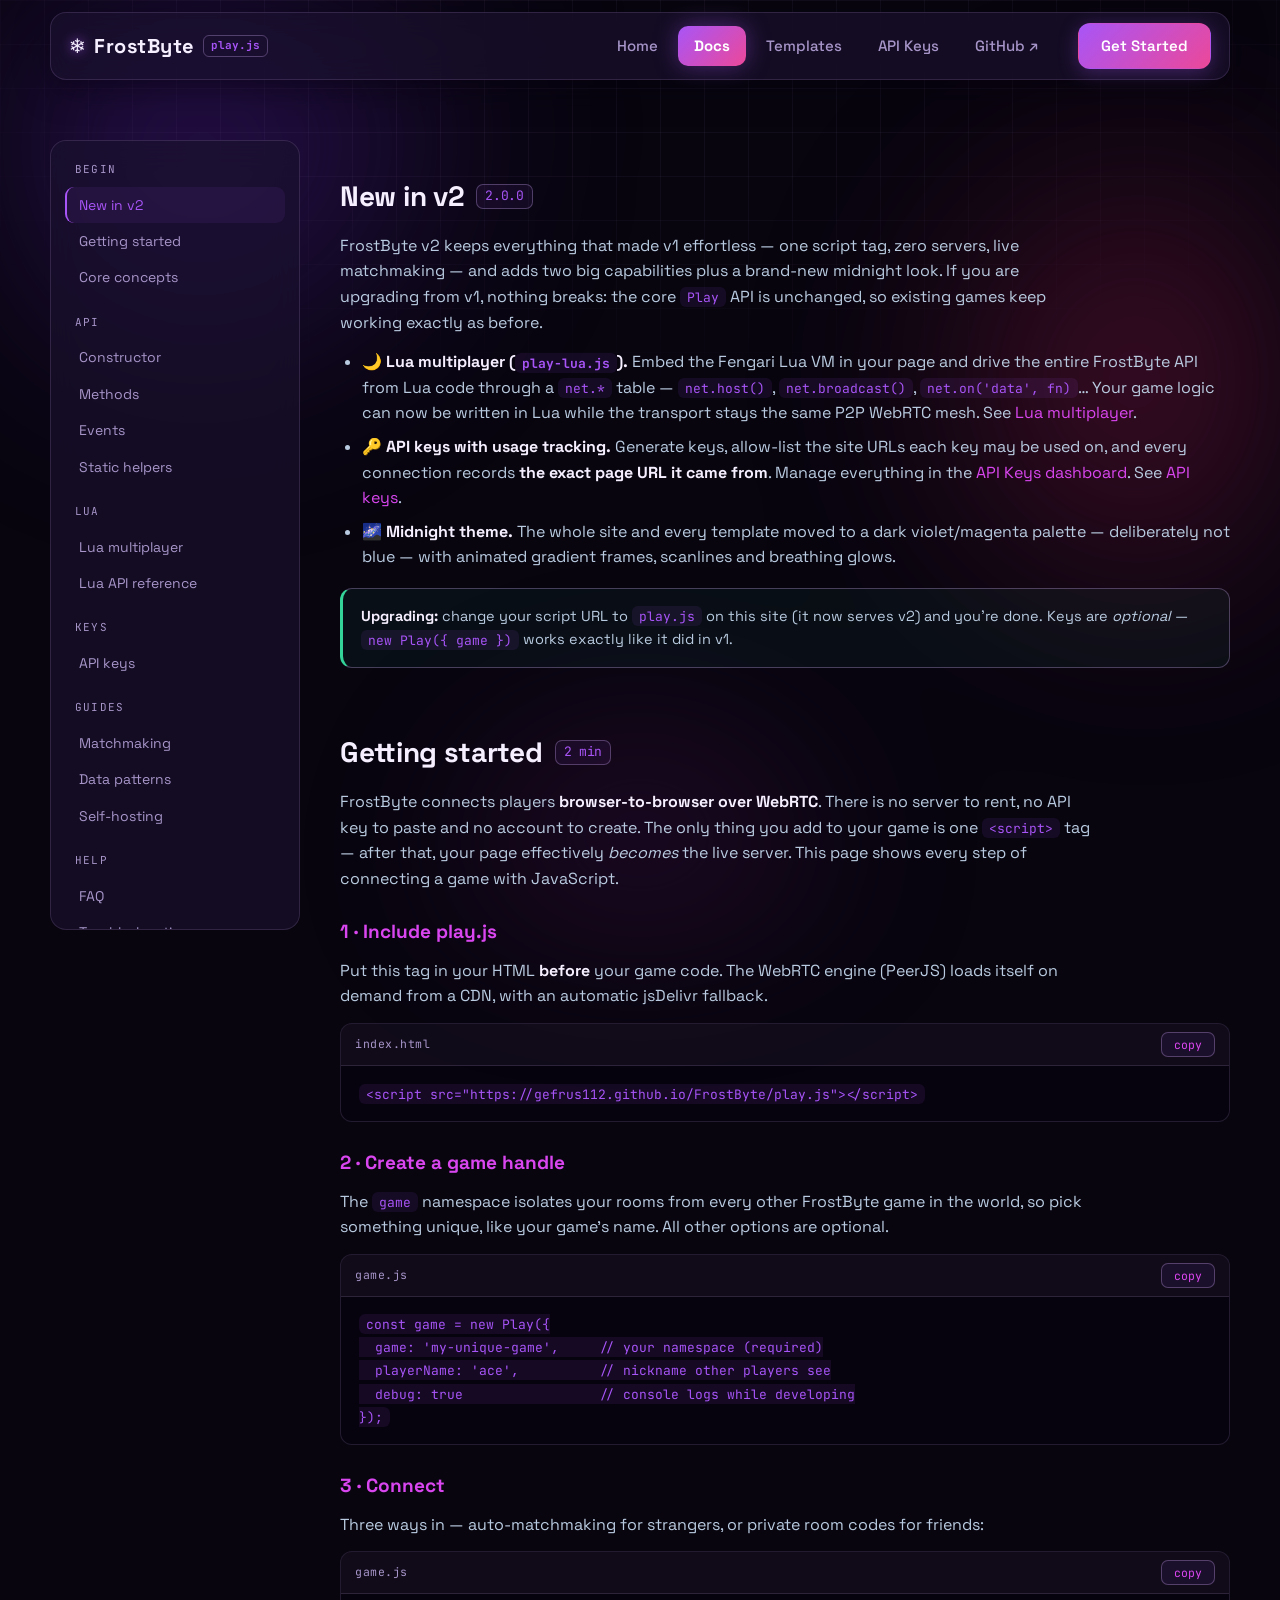
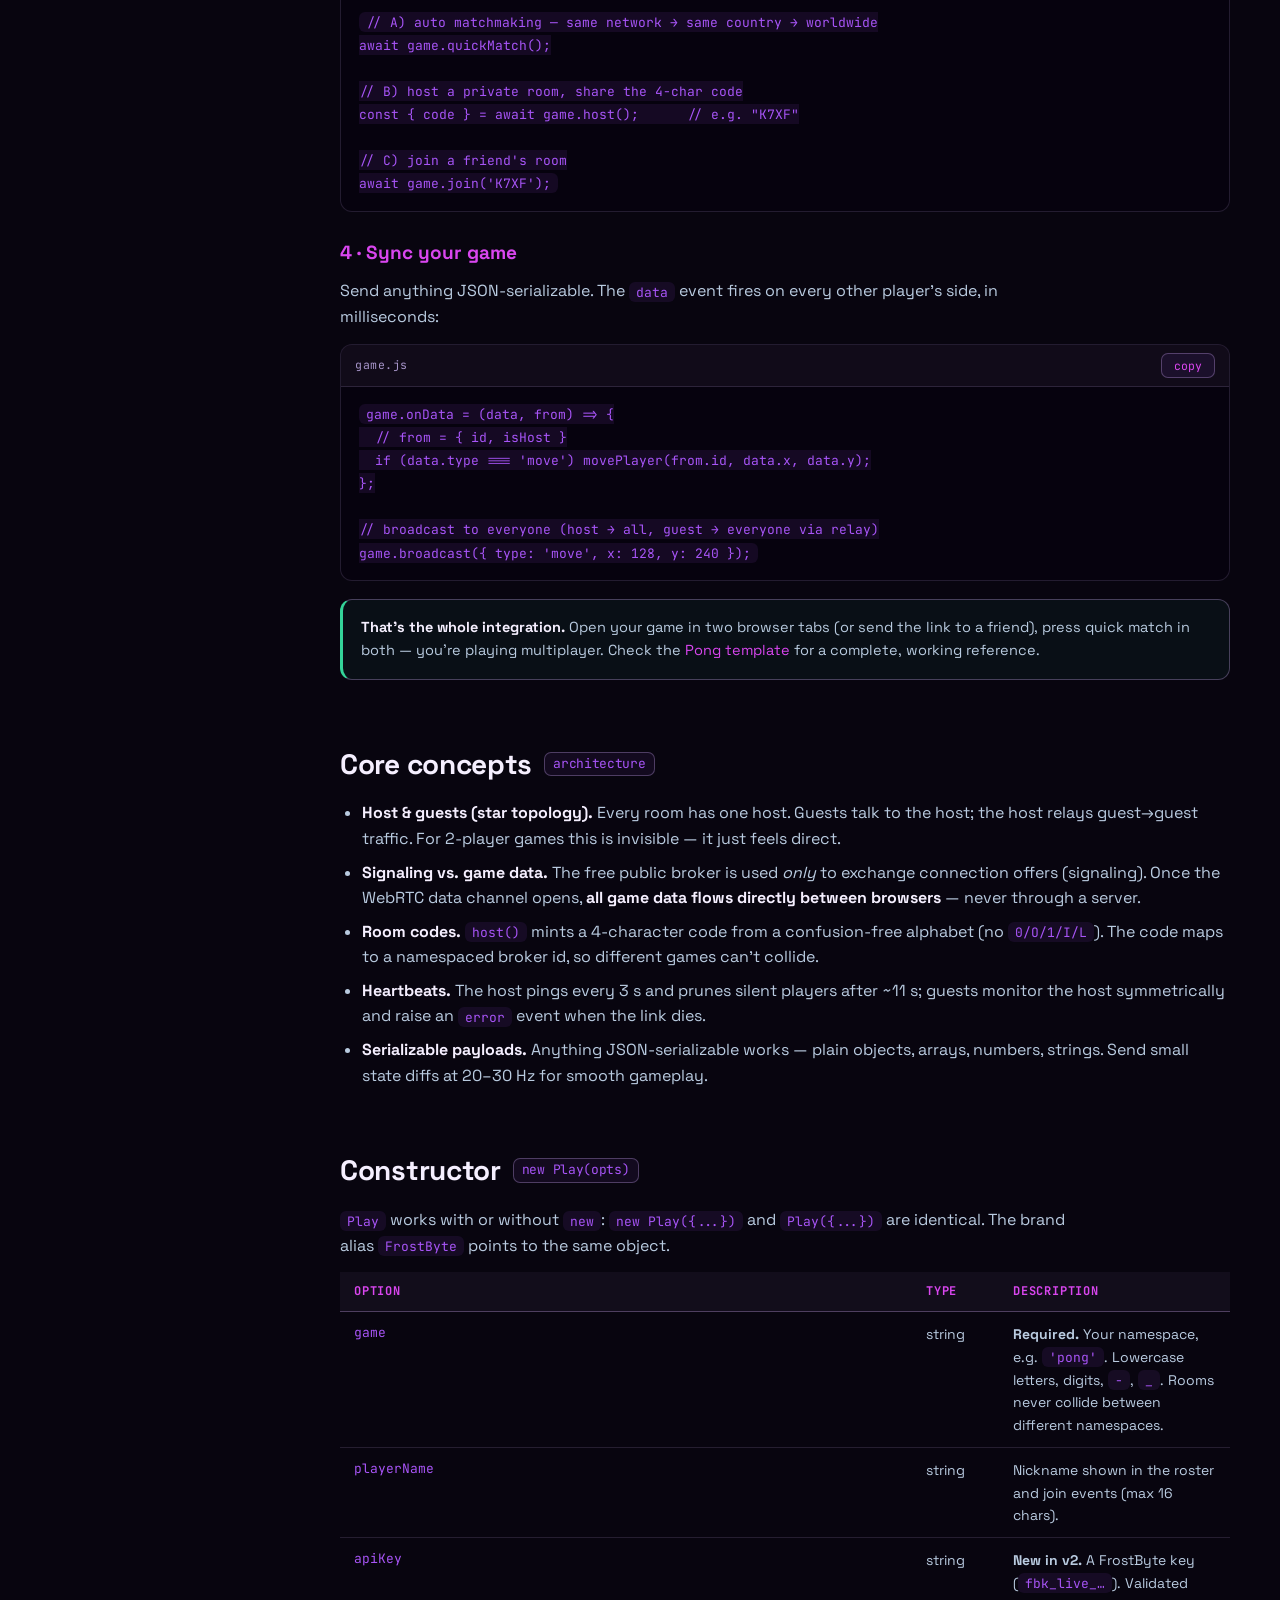
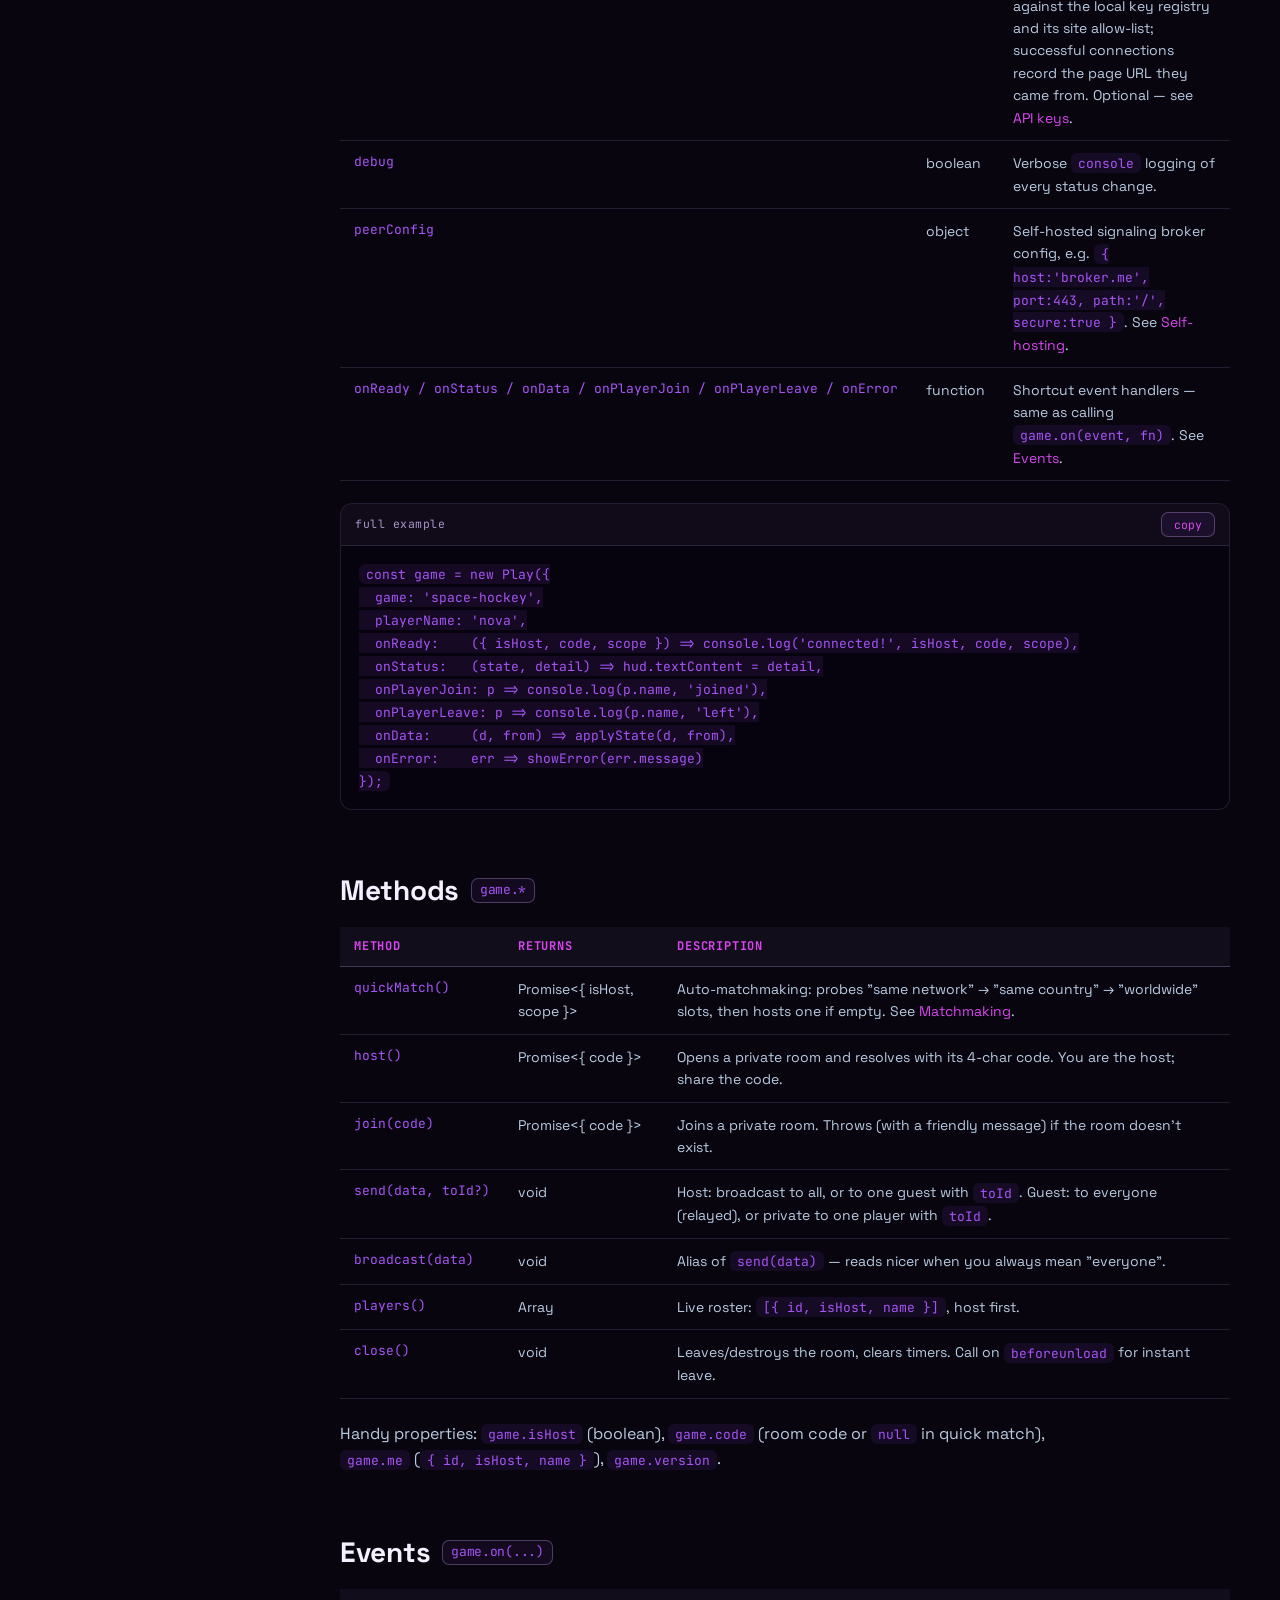
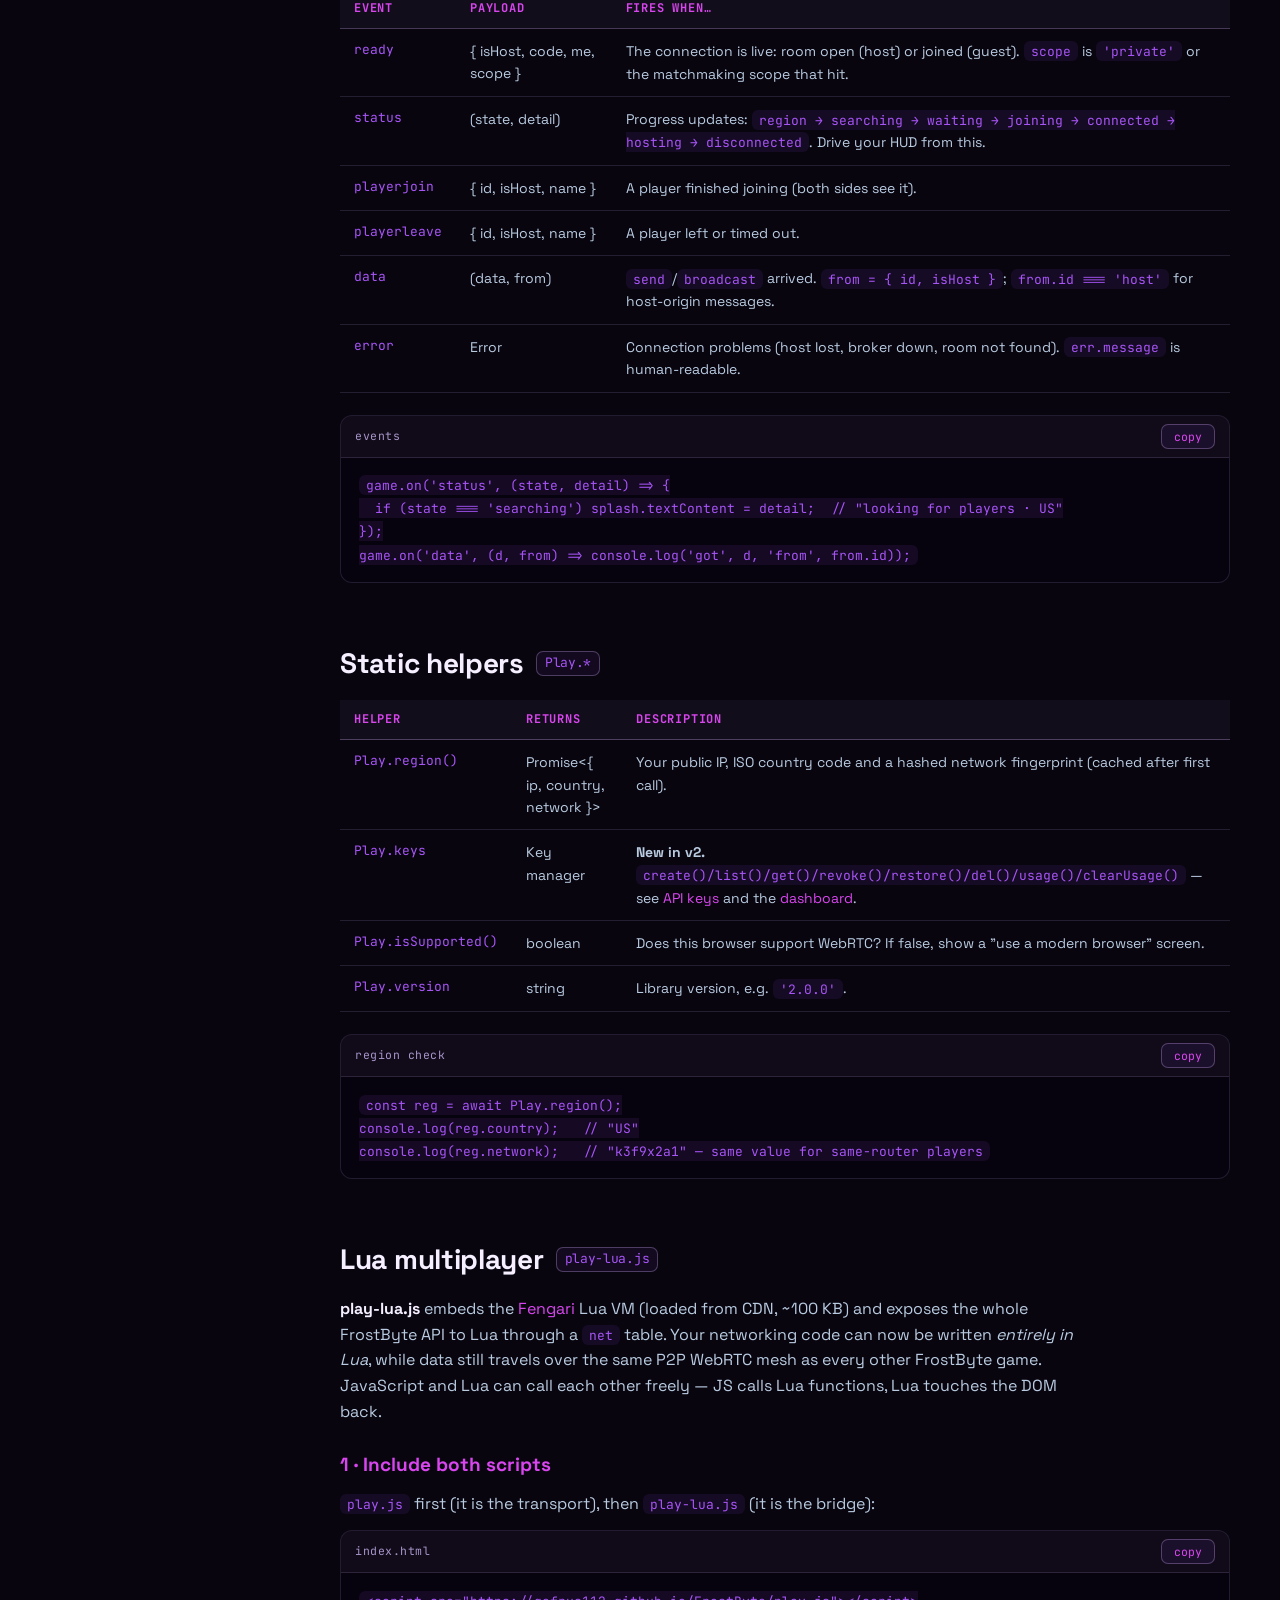
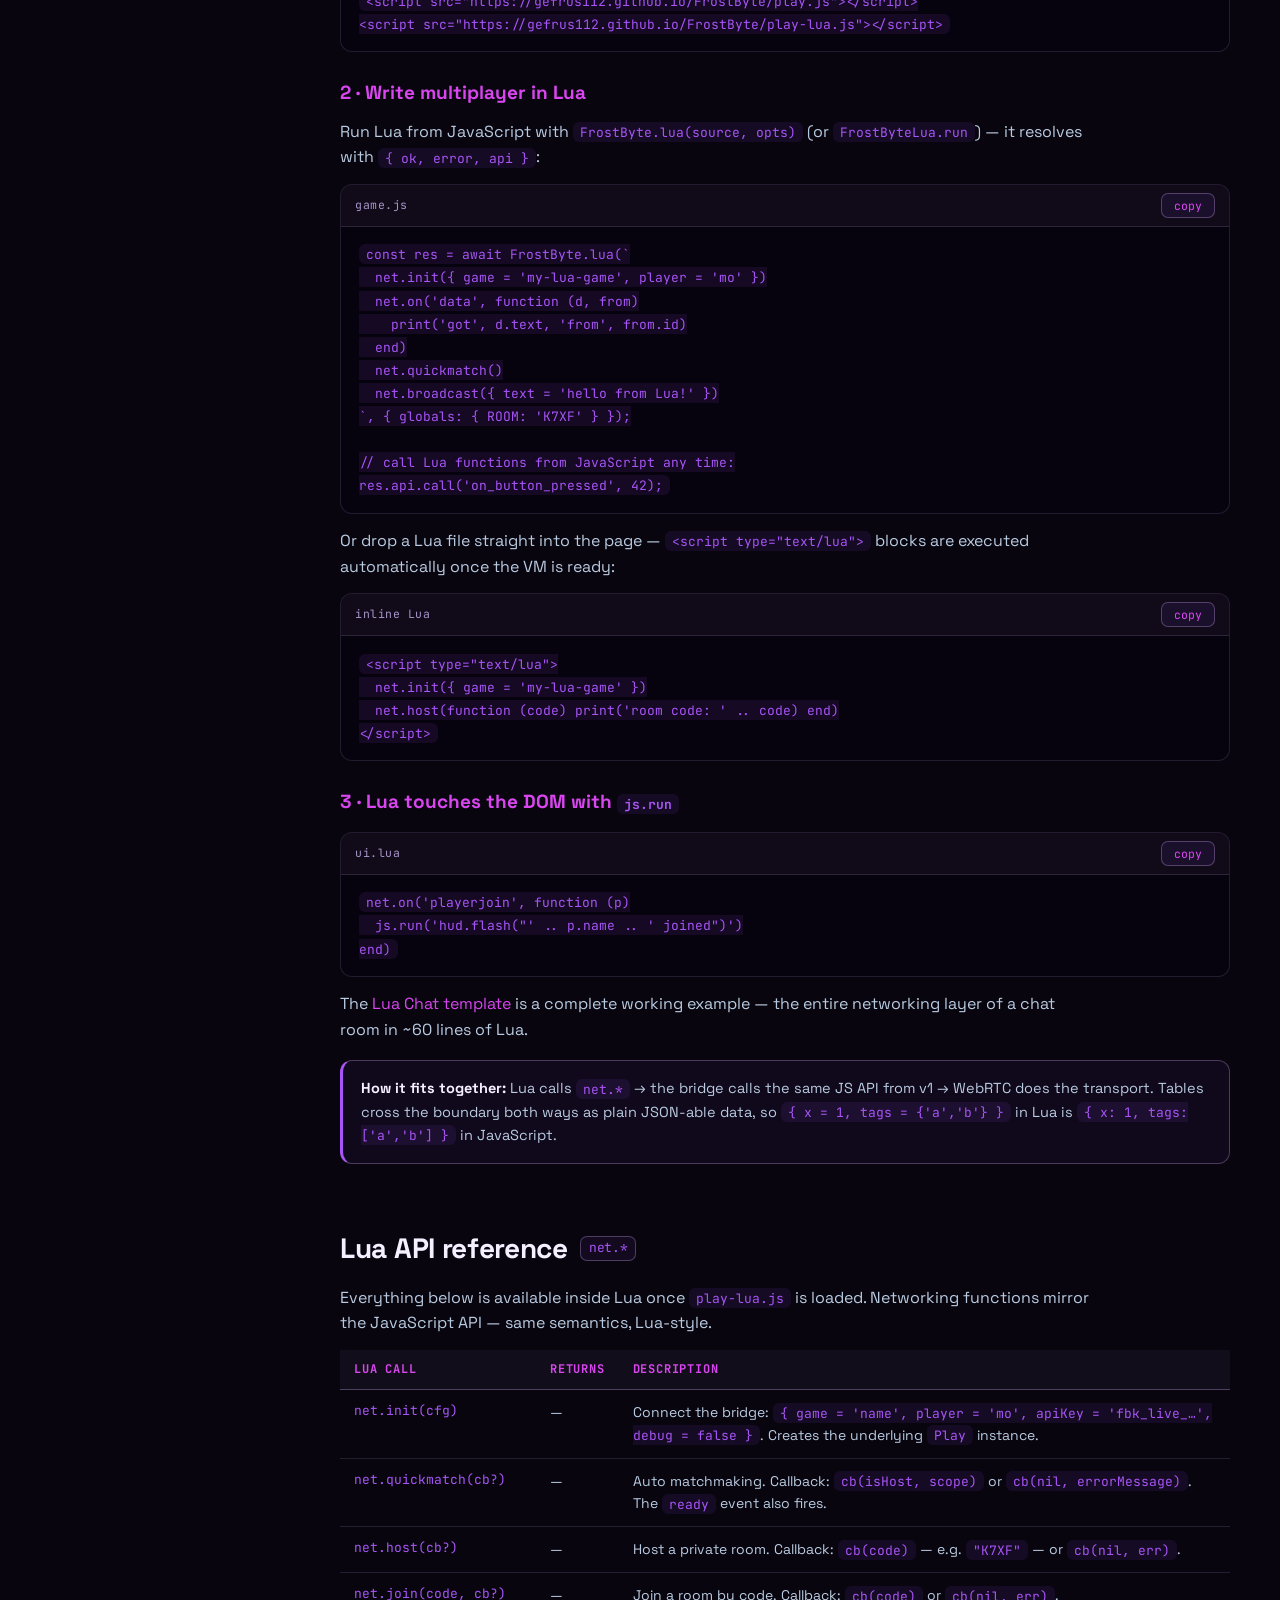
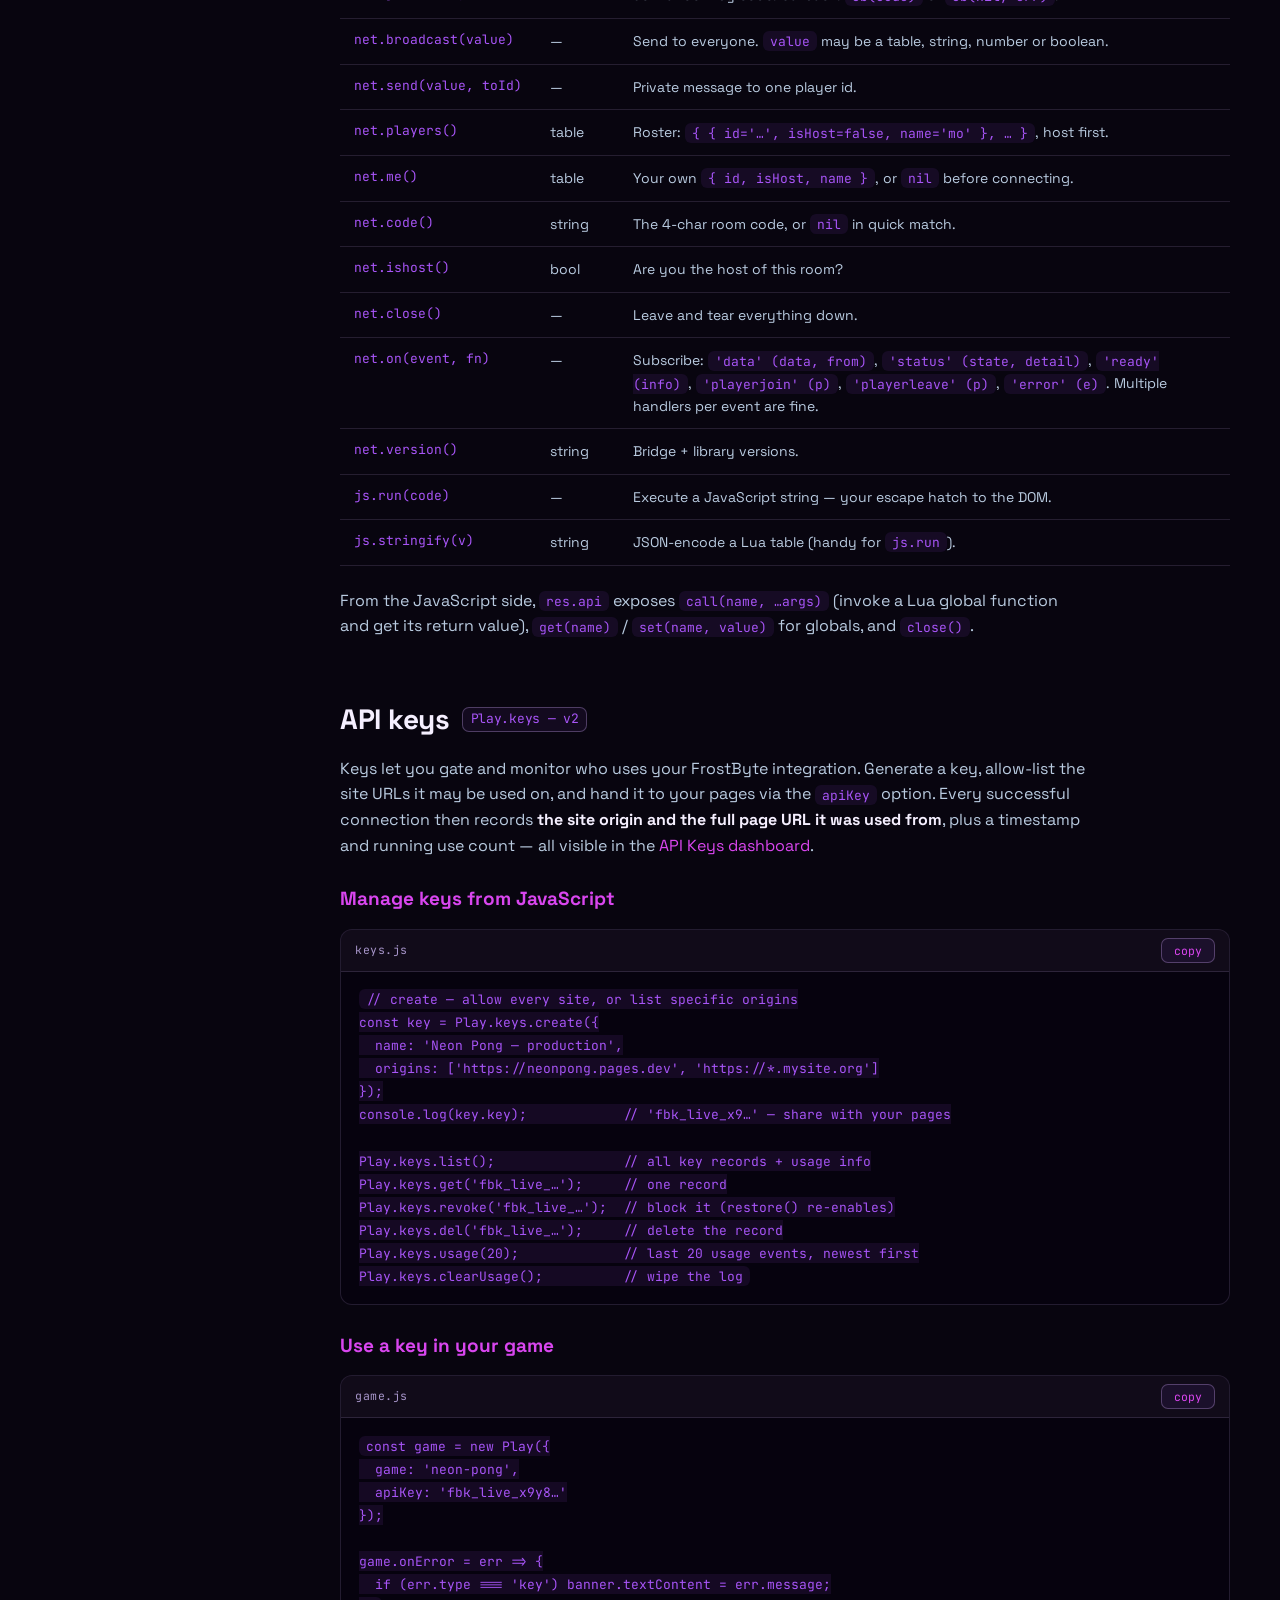
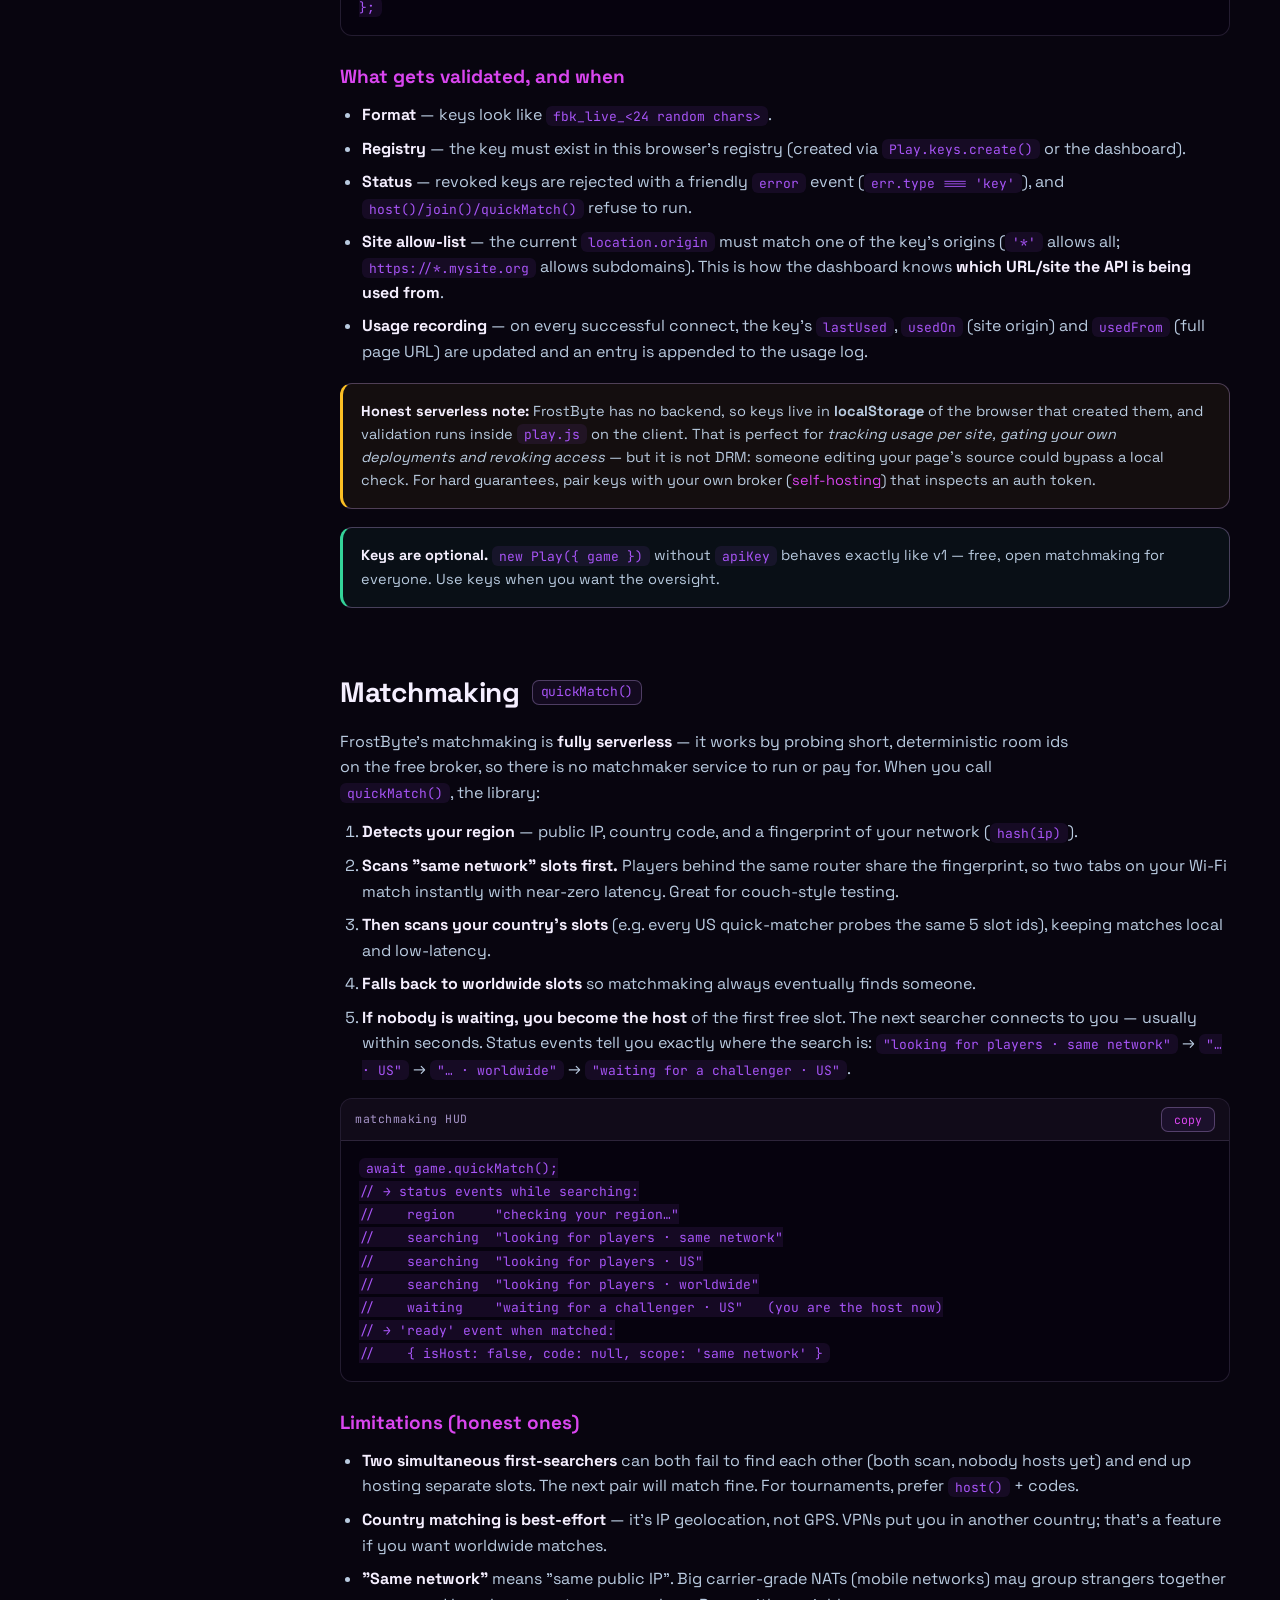
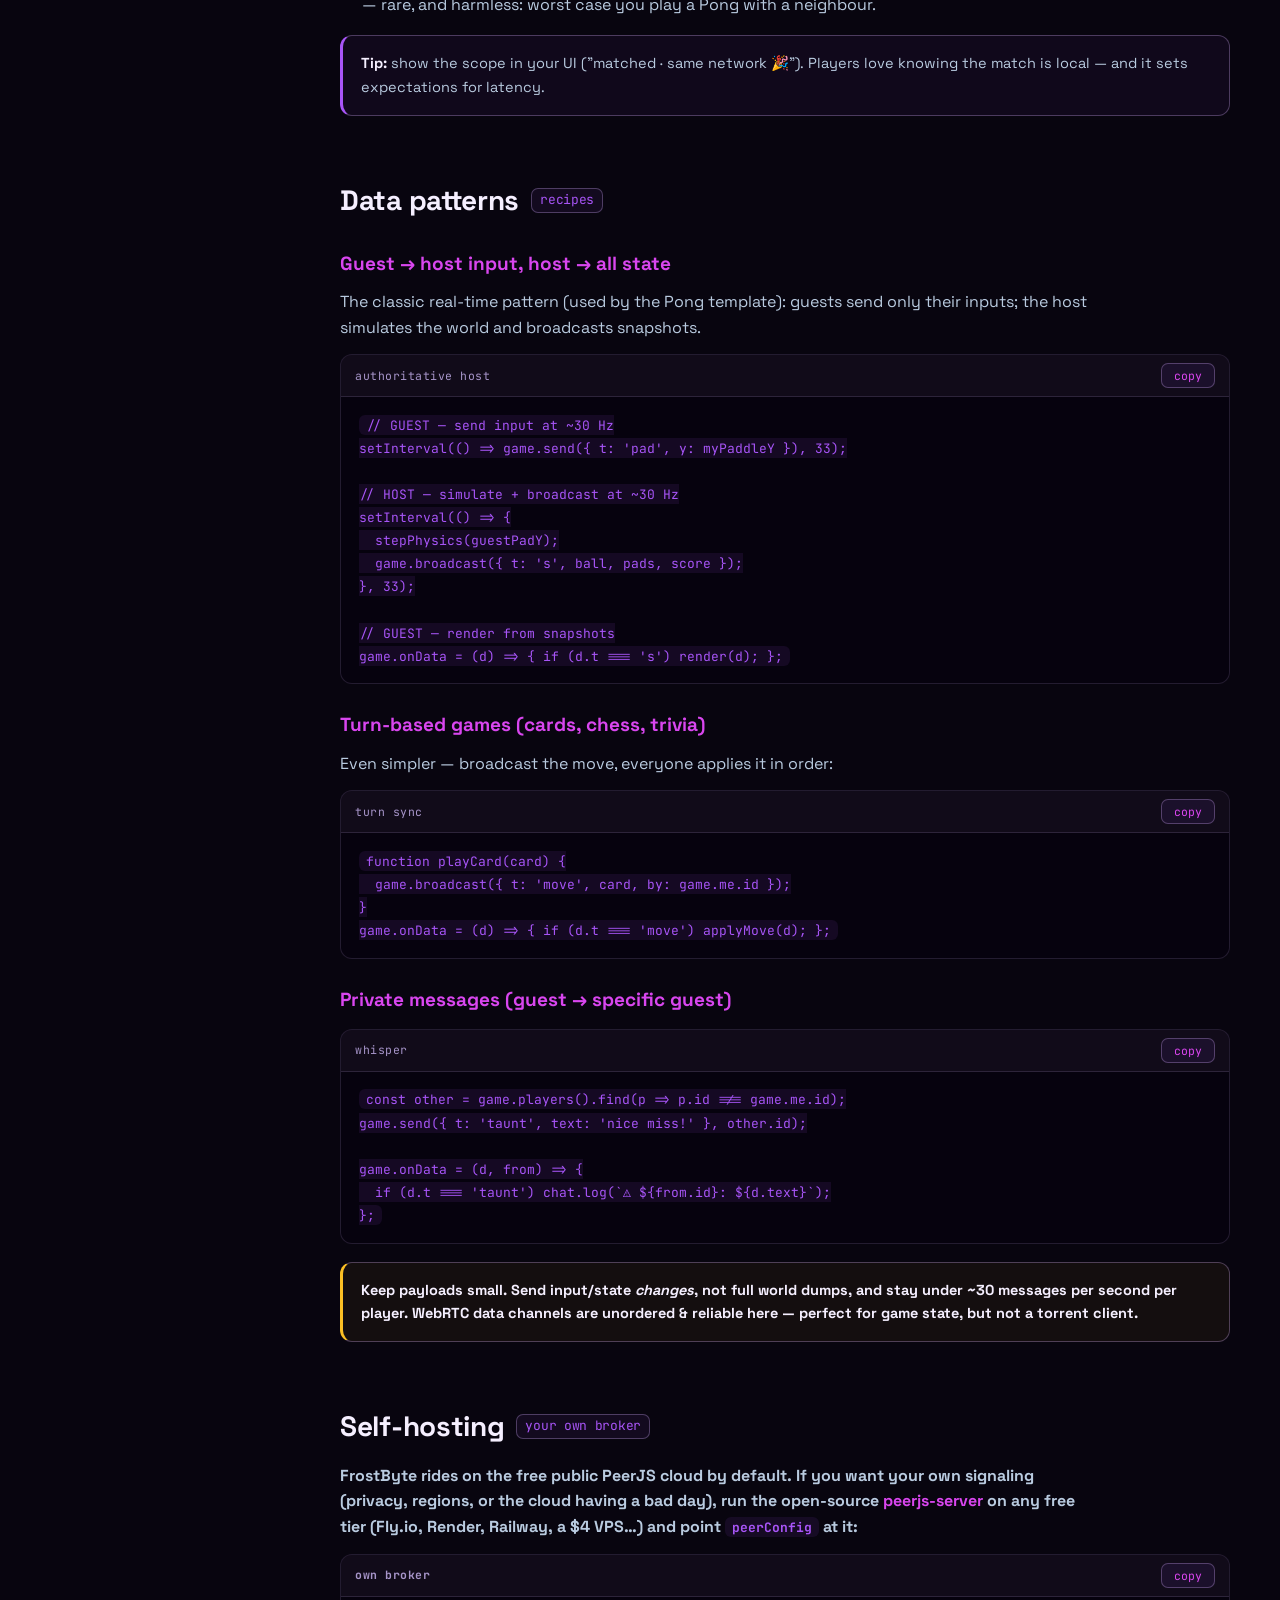
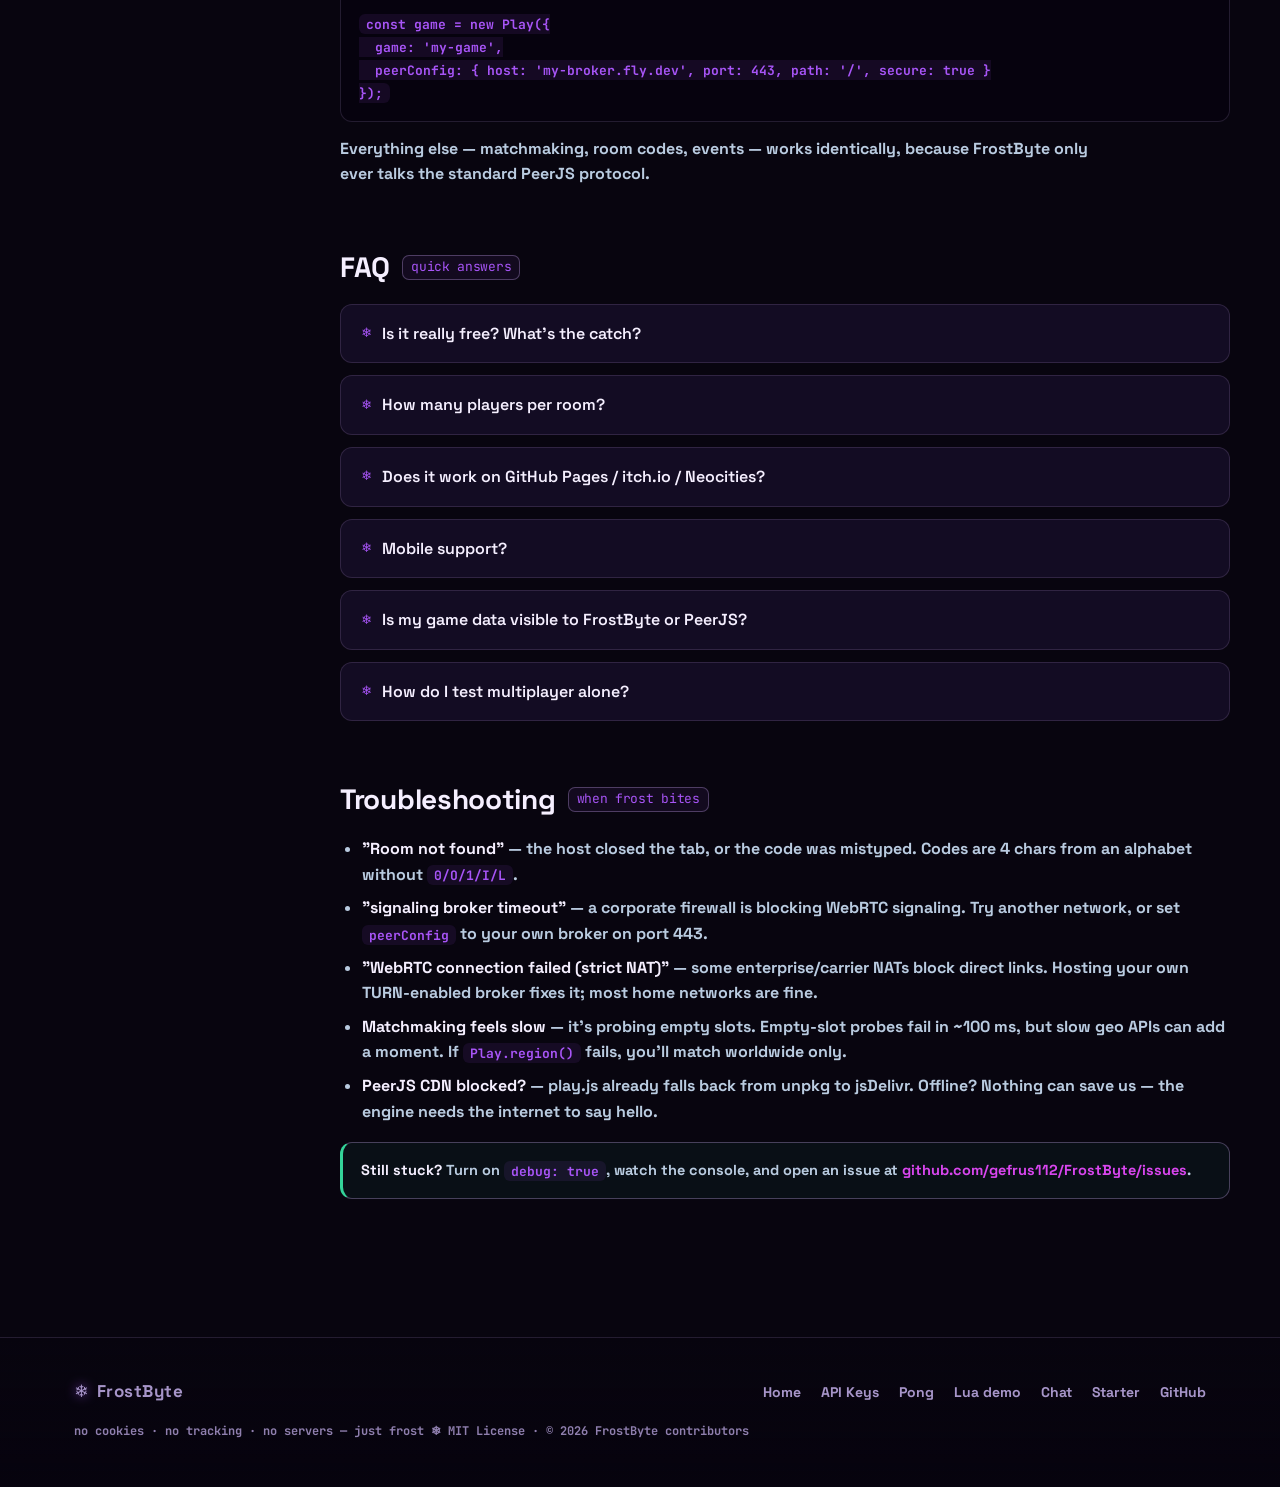
==== commit b389f2e8: "FrostByte v2.0.0 — midnight theme, Lua multiplayer bridge, API key management - New midnight design " ====
--- a/docs.html
+++ b/docs.html
@@ -3,9 +3,9 @@
 <head>
   <meta charset="UTF-8">
   <meta name="viewport" content="width=device-width, initial-scale=1.0">
-  <title>Docs — FrostByte play.js</title>
-  <meta name="description" content="FrostByte play.js documentation: install, connect, host, join, quickMatch, send, broadcast, events and matchmaking.">
-  <meta name="theme-color" content="#05070f">
+  <title>Docs — FrostByte play.js v2</title>
+  <meta name="description" content="FrostByte play.js v2 documentation: install, connect, host, join, quickMatch, send, broadcast, events, matchmaking, Lua multiplayer (play-lua.js) and API key management.">
+  <meta name="theme-color" content="#08050f">
   <link rel="icon" href="data:image/svg+xml,&lt;svg xmlns='http://www.w3.org/2000/svg' viewBox='0 0 100 100'&gt;&lt;text y='.9em' font-size='90'&gt;❄&lt;/text&gt;&lt;/svg&gt;">
   <link rel="preconnect" href="https://fonts.googleapis.com">
   <link rel="preconnect" href="https://fonts.gstatic.com" crossorigin>
@@ -24,6 +24,7 @@
       <a class="tab" href="index.html">Home</a>
       <a class="tab active" href="docs.html">Docs</a>
       <a class="tab" href="templates/pong.html">Templates</a>
+      <a class="tab" href="keys.html">API Keys</a>
       <a class="tab" href="https://github.com/gefrus112/FrostByte" target="_blank" rel="noopener">GitHub ↗</a>
     </nav>
     <a class="btn btn-primary nav-cta" href="#start">Get Started</a>
@@ -34,6 +35,7 @@
     <!-- ═══════════ SIDEBAR ═══════════ -->
     <aside class="docs-nav glass">
       <div class="group">Begin</div>
+      <a href="#v2">New in v2</a>
       <a href="#start">Getting started</a>
       <a href="#concepts">Core concepts</a>
       <div class="group">API</div>
@@ -41,6 +43,11 @@
       <a href="#methods">Methods</a>
       <a href="#events">Events</a>
       <a href="#statics">Static helpers</a>
+      <div class="group">Lua</div>
+      <a href="#lua">Lua multiplayer</a>
+      <a href="#luaref">Lua API reference</a>
+      <div class="group">Keys</div>
+      <a href="#keys">API keys</a>
       <div class="group">Guides</div>
       <a href="#matchmaking">Matchmaking</a>
       <a href="#patterns">Data patterns</a>
@@ -52,6 +59,25 @@
 
     <!-- ═══════════ CONTENT ═══════════ -->
     <div class="docs-body">
+
+      <!-- ───────── NEW IN V2 ───────── -->
+      <section id="v2">
+        <h2>New in v2 <span class="anchor">2.0.0</span></h2>
+        <p>
+          FrostByte v2 keeps everything that made v1 effortless — one script tag, zero servers, live matchmaking —
+          and adds two big capabilities plus a brand-new midnight look. If you are upgrading from v1, nothing breaks:
+          the core <code>Play</code> API is unchanged, so existing games keep working exactly as before.
+        </p>
+        <ul>
+          <li><strong>🌙 Lua multiplayer (<code>play-lua.js</code>).</strong> Embed the Fengari Lua VM in your page and drive the entire FrostByte API from Lua code through a <code>net.*</code> table — <code>net.host()</code>, <code>net.broadcast()</code>, <code>net.on('data', fn)</code>… Your game logic can now be written in Lua while the transport stays the same P2P WebRTC mesh. See <a href="#lua">Lua multiplayer</a>.</li>
+          <li><strong>🔑 API keys with usage tracking.</strong> Generate keys, allow-list the site URLs each key may be used on, and every connection records <strong>the exact page URL it came from</strong>. Manage everything in the <a href="keys.html">API Keys dashboard</a>. See <a href="#keys">API keys</a>.</li>
+          <li><strong>🌌 Midnight theme.</strong> The whole site and every template moved to a dark violet/magenta palette — deliberately not blue — with animated gradient frames, scanlines and breathing glows.</li>
+        </ul>
+        <div class="callout ok">
+          <b>Upgrading:</b> change your script URL to <code>play.js</code> on this site (it now serves v2) and you're done.
+          Keys are <em>optional</em> — <code>new Play({ game })</code> works exactly like it did in v1.
+        </div>
+      </section>
 
       <!-- ───────── GETTING STARTED ───────── -->
       <section id="start">
@@ -131,6 +157,7 @@
           <tbody>
             <tr><td>game</td><td>string</td><td><strong>Required.</strong> Your namespace, e.g. <code>'pong'</code>. Lowercase letters, digits, <code>-</code>, <code>_</code>. Rooms never collide between different namespaces.</td></tr>
             <tr><td>playerName</td><td>string</td><td>Nickname shown in the roster and join events (max 16 chars).</td></tr>
+            <tr><td>apiKey</td><td>string</td><td><strong>New in v2.</strong> A FrostByte key (<code>fbk_live_…</code>). Validated against the local key registry and its site allow-list; successful connections record the page URL they came from. Optional — see <a href="#keys">API keys</a>.</td></tr>
             <tr><td>debug</td><td>boolean</td><td>Verbose <code>console</code> logging of every status change.</td></tr>
             <tr><td>peerConfig</td><td>object</td><td>Self-hosted signaling broker config, e.g. <code>{ host:'broker.me', port:443, path:'/', secure:true }</code>. See <a href="#selfhost">Self-hosting</a>.</td></tr>
             <tr><td>onReady / onStatus / onData / onPlayerJoin / onPlayerLeave / onError</td><td>function</td><td>Shortcut event handlers — same as calling <code>game.on(event, fn)</code>. See <a href="#events">Events</a>.</td></tr>
@@ -195,14 +222,154 @@
           <thead><tr><th>Helper</th><th>Returns</th><th>Description</th></tr></thead>
           <tbody>
             <tr><td>Play.region()</td><td>Promise&lt;{ ip, country, network }&gt;</td><td>Your public IP, ISO country code and a hashed network fingerprint (cached after first call).</td></tr>
+            <tr><td>Play.keys</td><td>Key manager</td><td><strong>New in v2.</strong> <code>create()/list()/get()/revoke()/restore()/del()/usage()/clearUsage()</code> — see <a href="#keys">API keys</a> and the <a href="keys.html">dashboard</a>.</td></tr>
             <tr><td>Play.isSupported()</td><td>boolean</td><td>Does this browser support WebRTC? If false, show a "use a modern browser" screen.</td></tr>
-            <tr><td>Play.version</td><td>string</td><td>Library version, e.g. <code>'1.0.0'</code>.</td></tr>
+            <tr><td>Play.version</td><td>string</td><td>Library version, e.g. <code>'2.0.0'</code>.</td></tr>
           </tbody>
         </table>
         <div class="codeblock"><div class="cb-head"><em>region check</em><button class="copy">copy</button></div>
 <pre><code>const reg = await Play.region();
 console.log(reg.country);   // "US"
 console.log(reg.network);   // "k3f9x2a1" — same value for same-router players</code></pre></div>
+      </section>
+
+      <!-- ───────── LUA MULTIPLAYER ───────── -->
+      <section id="lua">
+        <h2>Lua multiplayer <span class="anchor">play-lua.js</span></h2>
+        <p>
+          <strong>play-lua.js</strong> embeds the <a href="https://fengari.io" target="_blank" rel="noopener">Fengari</a>
+          Lua VM (loaded from CDN, ~100 KB) and exposes the whole FrostByte API to Lua through a
+          <code>net</code> table. Your networking code can now be written <em>entirely in Lua</em>, while data still
+          travels over the same P2P WebRTC mesh as every other FrostByte game. JavaScript and Lua can call each other
+          freely — JS calls Lua functions, Lua touches the DOM back.
+        </p>
+
+        <h3>1 · Include both scripts</h3>
+        <p><code>play.js</code> first (it is the transport), then <code>play-lua.js</code> (it is the bridge):</p>
+        <div class="codeblock"><div class="cb-head"><em>index.html</em><button class="copy">copy</button></div>
+<pre><code>&lt;script src="https://gefrus112.github.io/FrostByte/play.js"&gt;&lt;/script&gt;
+&lt;script src="https://gefrus112.github.io/FrostByte/play-lua.js"&gt;&lt;/script&gt;</code></pre></div>
+
+        <h3>2 · Write multiplayer in Lua</h3>
+        <p>Run Lua from JavaScript with <code>FrostByte.lua(source, opts)</code> (or <code>FrostByteLua.run</code>) — it resolves with <code>{ ok, error, api }</code>:</p>
+        <div class="codeblock"><div class="cb-head"><em>game.js</em><button class="copy">copy</button></div>
+<pre><code>const res = await FrostByte.lua(`
+  net.init({ game = 'my-lua-game', player = 'mo' })
+  net.on('data', function (d, from)
+    print('got', d.text, 'from', from.id)
+  end)
+  net.quickmatch()
+  net.broadcast({ text = 'hello from Lua!' })
+`, { globals: { ROOM: 'K7XF' } });
+
+// call Lua functions from JavaScript any time:
+res.api.call('on_button_pressed', 42);</code></pre></div>
+
+        <p>Or drop a Lua file straight into the page — <code>&lt;script type="text/lua"&gt;</code> blocks are executed automatically once the VM is ready:</p>
+        <div class="codeblock"><div class="cb-head"><em>inline Lua</em><button class="copy">copy</button></div>
+<pre><code>&lt;script type="text/lua"&gt;
+  net.init({ game = 'my-lua-game' })
+  net.host(function (code) print('room code: ' .. code) end)
+&lt;/script&gt;</code></pre></div>
+
+        <h3>3 · Lua touches the DOM with <code>js.run</code></h3>
+        <div class="codeblock"><div class="cb-head"><em>ui.lua</em><button class="copy">copy</button></div>
+<pre><code>net.on('playerjoin', function (p)
+  js.run('hud.flash("' .. p.name .. ' joined")')
+end)</code></pre></div>
+
+        <p>The <a href="templates/lua.html">Lua Chat template</a> is a complete working example — the entire networking layer of a chat room in ~60 lines of Lua.</p>
+        <div class="callout">
+          <b>How it fits together:</b> Lua calls <code>net.*</code> → the bridge calls the same JS API from v1 → WebRTC does the transport.
+          Tables cross the boundary both ways as plain JSON-able data, so <code>{ x = 1, tags = {'a','b'} }</code> in Lua is
+          <code>{ x: 1, tags: ['a','b'] }</code> in JavaScript.
+        </div>
+      </section>
+
+      <!-- ───────── LUA API REFERENCE ───────── -->
+      <section id="luaref">
+        <h2>Lua API reference <span class="anchor">net.*</span></h2>
+        <p>Everything below is available inside Lua once <code>play-lua.js</code> is loaded. Networking functions mirror the JavaScript API — same semantics, Lua-style.</p>
+        <table class="api-table">
+          <thead><tr><th>Lua call</th><th>Returns</th><th>Description</th></tr></thead>
+          <tbody>
+            <tr><td>net.init(cfg)</td><td>—</td><td>Connect the bridge: <code>{ game = 'name', player = 'mo', apiKey = 'fbk_live_…', debug = false }</code>. Creates the underlying <code>Play</code> instance.</td></tr>
+            <tr><td>net.quickmatch(cb?)</td><td>—</td><td>Auto matchmaking. Callback: <code>cb(isHost, scope)</code> or <code>cb(nil, errorMessage)</code>. The <code>ready</code> event also fires.</td></tr>
+            <tr><td>net.host(cb?)</td><td>—</td><td>Host a private room. Callback: <code>cb(code)</code> — e.g. <code>"K7XF"</code> — or <code>cb(nil, err)</code>.</td></tr>
+            <tr><td>net.join(code, cb?)</td><td>—</td><td>Join a room by code. Callback: <code>cb(code)</code> or <code>cb(nil, err)</code>.</td></tr>
+            <tr><td>net.broadcast(value)</td><td>—</td><td>Send to everyone. <code>value</code> may be a table, string, number or boolean.</td></tr>
+            <tr><td>net.send(value, toId)</td><td>—</td><td>Private message to one player id.</td></tr>
+            <tr><td>net.players()</td><td>table</td><td>Roster: <code>{ { id='…', isHost=false, name='mo' }, … }</code>, host first.</td></tr>
+            <tr><td>net.me()</td><td>table</td><td>Your own <code>{ id, isHost, name }</code>, or <code>nil</code> before connecting.</td></tr>
+            <tr><td>net.code()</td><td>string</td><td>The 4-char room code, or <code>nil</code> in quick match.</td></tr>
+            <tr><td>net.ishost()</td><td>bool</td><td>Are you the host of this room?</td></tr>
+            <tr><td>net.close()</td><td>—</td><td>Leave and tear everything down.</td></tr>
+            <tr><td>net.on(event, fn)</td><td>—</td><td>Subscribe: <code>'data' (data, from)</code>, <code>'status' (state, detail)</code>, <code>'ready' (info)</code>, <code>'playerjoin' (p)</code>, <code>'playerleave' (p)</code>, <code>'error' (e)</code>. Multiple handlers per event are fine.</td></tr>
+            <tr><td>net.version()</td><td>string</td><td>Bridge + library versions.</td></tr>
+            <tr><td>js.run(code)</td><td>—</td><td>Execute a JavaScript string — your escape hatch to the DOM.</td></tr>
+            <tr><td>js.stringify(v)</td><td>string</td><td>JSON-encode a Lua table (handy for <code>js.run</code>).</td></tr>
+          </tbody>
+        </table>
+        <p>From the JavaScript side, <code>res.api</code> exposes <code>call(name, …args)</code> (invoke a Lua global function and get its return value), <code>get(name)</code> / <code>set(name, value)</code> for globals, and <code>close()</code>.</p>
+      </section>
+
+      <!-- ───────── API KEYS ───────── -->
+      <section id="keys">
+        <h2>API keys <span class="anchor">Play.keys — v2</span></h2>
+        <p>
+          Keys let you gate and monitor who uses your FrostByte integration. Generate a key, allow-list the site URLs
+          it may be used on, and hand it to your pages via the <code>apiKey</code> option. Every successful connection
+          then records <strong>the site origin and the full page URL it was used from</strong>, plus a timestamp and
+          running use count — all visible in the <a href="keys.html">API Keys dashboard</a>.
+        </p>
+
+        <h3>Manage keys from JavaScript</h3>
+        <div class="codeblock"><div class="cb-head"><em>keys.js</em><button class="copy">copy</button></div>
+<pre><code>// create — allow every site, or list specific origins
+const key = Play.keys.create({
+  name: 'Neon Pong — production',
+  origins: ['https://neonpong.pages.dev', 'https://*.mysite.org']
+});
+console.log(key.key);            // 'fbk_live_x9…' — share with your pages
+
+Play.keys.list();                // all key records + usage info
+Play.keys.get('fbk_live_…');     // one record
+Play.keys.revoke('fbk_live_…');  // block it (restore() re-enables)
+Play.keys.del('fbk_live_…');     // delete the record
+Play.keys.usage(20);             // last 20 usage events, newest first
+Play.keys.clearUsage();          // wipe the log</code></pre></div>
+
+        <h3>Use a key in your game</h3>
+        <div class="codeblock"><div class="cb-head"><em>game.js</em><button class="copy">copy</button></div>
+<pre><code>const game = new Play({
+  game: 'neon-pong',
+  apiKey: 'fbk_live_x9y8…'
+});
+
+game.onError = err => {
+  if (err.type === 'key') banner.textContent = err.message;
+};</code></pre></div>
+
+        <h3>What gets validated, and when</h3>
+        <ul>
+          <li><strong>Format</strong> — keys look like <code>fbk_live_&lt;24 random chars&gt;</code>.</li>
+          <li><strong>Registry</strong> — the key must exist in this browser's registry (created via <code>Play.keys.create()</code> or the dashboard).</li>
+          <li><strong>Status</strong> — revoked keys are rejected with a friendly <code>error</code> event (<code>err.type === 'key'</code>), and <code>host()/join()/quickMatch()</code> refuse to run.</li>
+          <li><strong>Site allow-list</strong> — the current <code>location.origin</code> must match one of the key's origins (<code>'*'</code> allows all; <code>https://*.mysite.org</code> allows subdomains). This is how the dashboard knows <strong>which URL/site the API is being used from</strong>.</li>
+          <li><strong>Usage recording</strong> — on every successful connect, the key's <code>lastUsed</code>, <code>usedOn</code> (site origin) and <code>usedFrom</code> (full page URL) are updated and an entry is appended to the usage log.</li>
+        </ul>
+
+        <div class="callout warn">
+          <b>Honest serverless note:</b> FrostByte has no backend, so keys live in <strong>localStorage</strong> of the
+          browser that created them, and validation runs inside <code>play.js</code> on the client. That is perfect for
+          <em>tracking usage per site, gating your own deployments and revoking access</em> — but it is not DRM: someone
+          editing your page's source could bypass a local check. For hard guarantees, pair keys with your own broker
+          (<a href="#selfhost">self-hosting</a>) that inspects an auth token.
+        </div>
+        <div class="callout ok">
+          <b>Keys are optional.</b> <code>new Play({ game })</code> without <code>apiKey</code> behaves exactly like v1 —
+          free, open matchmaking for everyone. Use keys when you want the oversight.
+        </div>
       </section>
 
       <!-- ───────── MATCHMAKING ───────── -->
@@ -354,7 +521,9 @@
         <a class="brand" href="index.html"><span class="flake">❄</span> FrostByte</a>
         <nav>
           <a href="index.html">Home</a>
+          <a href="keys.html">API Keys</a>
           <a href="templates/pong.html">Pong</a>
+          <a href="templates/lua.html">Lua demo</a>
           <a href="templates/chat.html">Chat</a>
           <a href="templates/starter.html">Starter</a>
           <a href="https://github.com/gefrus112/FrostByte" target="_blank" rel="noopener">GitHub</a>
--- a/css/style.css
+++ b/css/style.css
@@ -1,24 +1,25 @@
 /* ═══════════════════════════════════════════════════════════════
-   FrostByte — frost & neon design system
+   FrostByte v2 — MIDNIGHT design system
+   Dark · violet · magenta — deliberately NOT blue.
    ═══════════════════════════════════════════════════════════════ */
 
 :root {
-  --bg:        #05070f;
-  --bg-2:      #0a0f1e;
-  --panel:     rgba(13, 20, 38, .66);
-  --panel-2:   rgba(9, 14, 28, .85);
-  --line:      rgba(125, 211, 252, .14);
-  --line-2:    rgba(125, 211, 252, .30);
-  --text:      #e8f6ff;
-  --muted:     #8aa2c0;
-  --cyan:      #22d3ee;
-  --ice:       #7dd3fc;
-  --blue:      #3b82f6;
-  --violet:    #8b5cf6;
+  --bg:        #08050f;
+  --bg-2:      #100a1e;
+  --panel:     rgba(26, 17, 46, .66);
+  --panel-2:   rgba(17, 11, 31, .88);
+  --line:      rgba(216, 180, 254, .14);
+  --line-2:    rgba(216, 180, 254, .30);
+  --text:      #f5efff;
+  --muted:     #a795c9;
+  --vio:       #a855f7;   /* primary accent — violet   */
+  --mag:       #d946ef;   /* secondary — fuchsia       */
+  --pink:      #ec4899;   /* tertiary — hot pink       */
+  --rose:      #f472b6;   /* highlight — rose          */
   --good:      #34d399;
   --warn:      #fbbf24;
   --bad:       #f87171;
-  --glow:      0 0 24px rgba(34, 211, 238, .35);
+  --glow:      0 0 24px rgba(168, 85, 247, .38);
   --radius:    16px;
   --font:      'Space Grotesk', 'Segoe UI', system-ui, sans-serif;
   --mono:      'JetBrains Mono', 'Fira Code', Consolas, monospace;
@@ -37,16 +38,16 @@
   -webkit-font-smoothing: antialiased;
 }
 
-::selection { background: rgba(34, 211, 238, .35); }
+::selection { background: rgba(168, 85, 247, .35); }
 
 ::-webkit-scrollbar { width: 10px; }
 ::-webkit-scrollbar-track { background: var(--bg); }
 ::-webkit-scrollbar-thumb {
-  background: linear-gradient(180deg, #164e63, #1e3a8a);
+  background: linear-gradient(180deg, #6b21a8, #9d174d);
   border-radius: 8px;
 }
 
-a { color: var(--ice); text-decoration: none; }
+a { color: var(--mag); text-decoration: none; }
 img { max-width: 100%; }
 
 /* ── ambient layers ─────────────────────────────────────────── */
@@ -71,16 +72,16 @@
 }
 .aurora .a1 {
   width: 55vw; height: 55vw; left: -12vw; top: -18vw;
-  background: radial-gradient(circle, #164e63 0%, transparent 65%);
+  background: radial-gradient(circle, #4c1d95 0%, transparent 65%);
 }
 .aurora .a2 {
   width: 48vw; height: 48vw; right: -14vw; top: 8vh;
-  background: radial-gradient(circle, #1e3a8a 0%, transparent 65%);
+  background: radial-gradient(circle, #831843 0%, transparent 65%);
   animation-delay: -8s;
 }
 .aurora .a3 {
   width: 40vw; height: 40vw; left: 30vw; bottom: -22vw;
-  background: radial-gradient(circle, #4c1d95 0%, transparent 65%);
+  background: radial-gradient(circle, #701a75 0%, transparent 65%);
   animation-delay: -16s;
 }
 @keyframes drift {
@@ -92,8 +93,8 @@
 .grid-overlay {
   position: fixed; inset: 0; z-index: 0; pointer-events: none;
   background-image:
-    linear-gradient(rgba(125, 211, 252, .05) 1px, transparent 1px),
-    linear-gradient(90deg, rgba(125, 211, 252, .05) 1px, transparent 1px);
+    linear-gradient(rgba(216, 180, 254, .05) 1px, transparent 1px),
+    linear-gradient(90deg, rgba(216, 180, 254, .05) 1px, transparent 1px);
   background-size: 44px 44px;
   mask-image: radial-gradient(ellipse 90% 60% at 50% 0%, #000 30%, transparent 75%);
   -webkit-mask-image: radial-gradient(ellipse 90% 60% at 50% 0%, #000 30%, transparent 75%);
@@ -119,7 +120,7 @@
   position: sticky; top: 12px; z-index: 50;
   max-width: 1180px; margin: 12px auto 0; padding: 10px 18px;
   display: flex; align-items: center; gap: 18px;
-  box-shadow: 0 8px 32px rgba(2, 6, 17, .5);
+  box-shadow: 0 8px 32px rgba(6, 2, 14, .5);
 }
 
 .brand {
@@ -129,12 +130,12 @@
 }
 .brand .flake {
   display: inline-block;
-  filter: drop-shadow(0 0 6px rgba(34, 211, 238, .8));
+  filter: drop-shadow(0 0 6px rgba(168, 85, 247, .8));
   animation: spin 14s linear infinite;
 }
 @keyframes spin { to { transform: rotate(360deg); } }
 .brand-sub {
-  font-family: var(--mono); font-size: 11px; color: var(--cyan);
+  font-family: var(--mono); font-size: 11px; color: var(--vio);
   border: 1px solid var(--line-2); border-radius: 6px;
   padding: 1px 7px; letter-spacing: 0;
 }
@@ -147,10 +148,10 @@
   transition: all .25s ease;
   position: relative;
 }
-.tab:hover { color: var(--text); background: rgba(125, 211, 252, .08); }
+.tab:hover { color: var(--text); background: rgba(216, 180, 254, .08); }
 .tab.active {
-  color: #04121a;
-  background: linear-gradient(135deg, var(--cyan), var(--blue));
+  color: #fff;
+  background: linear-gradient(135deg, var(--vio), var(--pink));
   font-weight: 700;
   box-shadow: var(--glow);
 }
@@ -170,9 +171,9 @@
 .btn:active { transform: scale(.97); }
 
 .btn-primary {
-  color: #04121a;
-  background: linear-gradient(135deg, var(--cyan) 0%, var(--blue) 100%);
-  box-shadow: 0 4px 20px rgba(34, 211, 238, .30);
+  color: #fff;
+  background: linear-gradient(135deg, var(--vio) 0%, var(--pink) 100%);
+  box-shadow: 0 4px 20px rgba(168, 85, 247, .30);
 }
 .btn-primary::after {
   content: ''; position: absolute; top: 0; left: -80%;
@@ -181,15 +182,15 @@
   transform: skewX(-20deg);
   transition: left .5s ease;
 }
-.btn-primary:hover { transform: translateY(-2px); box-shadow: 0 8px 30px rgba(34, 211, 238, .45); }
+.btn-primary:hover { transform: translateY(-2px); box-shadow: 0 8px 30px rgba(168, 85, 247, .45); }
 .btn-primary:hover::after { left: 130%; }
 
 .btn-ghost {
   color: var(--text);
-  background: rgba(125, 211, 252, .06);
+  background: rgba(216, 180, 254, .06);
   border-color: var(--line-2);
 }
-.btn-ghost:hover { background: rgba(125, 211, 252, .14); box-shadow: var(--glow); transform: translateY(-2px); }
+.btn-ghost:hover { background: rgba(216, 180, 254, .14); box-shadow: var(--glow); transform: translateY(-2px); }
 
 .btn-lg { padding: 14px 30px; font-size: 17px; border-radius: 14px; }
 
@@ -211,11 +212,11 @@
 
 .pill {
   display: inline-flex; align-items: center; gap: 8px;
-  font-family: var(--mono); font-size: 12.5px; color: var(--ice);
+  font-family: var(--mono); font-size: 12.5px; color: var(--mag);
   border: 1px solid var(--line-2); border-radius: 999px;
   padding: 5px 14px; margin-bottom: 22px;
-  background: rgba(34, 211, 238, .06);
-  box-shadow: 0 0 18px rgba(34, 211, 238, .12) inset;
+  background: rgba(168, 85, 247, .06);
+  box-shadow: 0 0 18px rgba(168, 85, 247, .12) inset;
 }
 .pill .dot {
   width: 7px; height: 7px; border-radius: 50%;
@@ -232,10 +233,10 @@
 }
 
 .grad {
-  background: linear-gradient(90deg, var(--cyan) 0%, var(--ice) 45%, var(--violet) 100%);
+  background: linear-gradient(90deg, var(--vio) 0%, var(--mag) 45%, var(--rose) 100%);
   -webkit-background-clip: text; background-clip: text;
   -webkit-text-fill-color: transparent; color: transparent;
-  filter: drop-shadow(0 0 14px rgba(34, 211, 238, .25));
+  filter: drop-shadow(0 0 14px rgba(168, 85, 247, .25));
 }
 
 .lead { font-size: 18px; color: var(--muted); max-width: 54ch; margin-bottom: 30px; }
@@ -247,18 +248,18 @@
   font-family: var(--mono); font-size: 13px; color: var(--muted);
   display: inline-flex; align-items: center; gap: 8px;
 }
-.region-badge b { color: var(--cyan); font-weight: 600; }
+.region-badge b { color: var(--vio); font-weight: 600; }
 
 /* ── hero terminal ──────────────────────────────────────────── */
 
 .hero-term {
   padding: 0; overflow: hidden; position: relative;
-  box-shadow: 0 24px 60px rgba(2, 6, 17, .6);
+  box-shadow: 0 24px 60px rgba(6, 2, 14, .6);
 }
 .term-bar {
   display: flex; align-items: center; gap: 7px;
   padding: 12px 16px;
-  background: rgba(2, 6, 17, .7);
+  background: rgba(6, 2, 14, .7);
   border-bottom: 1px solid var(--line);
 }
 .term-bar span {
@@ -275,16 +276,16 @@
   margin: 0; padding: 22px 24px;
   font-family: var(--mono); font-size: 14.5px; line-height: 1.75;
   overflow-x: auto; min-height: 320px;
-  background: linear-gradient(180deg, rgba(2, 6, 17, .35), transparent);
+  background: linear-gradient(180deg, rgba(6, 2, 14, .35), transparent);
 }
 .t-kw  { color: #c4b5fd; }
-.t-fn  { color: var(--cyan); }
+.t-fn  { color: var(--vio); }
 .t-str { color: #86efac; }
-.t-cm  { color: #5b7391; font-style: italic; }
-.t-pr  { color: var(--ice); }
+.t-cm  { color: #8f7fae; font-style: italic; }
+.t-pr  { color: var(--mag); }
 
 .typing::after {
-  content: '▋'; color: var(--cyan);
+  content: '▋'; color: var(--vio);
   animation: caret 1s steps(1) infinite;
 }
 @keyframes caret { 50% { opacity: 0; } }
@@ -322,25 +323,25 @@
 .card::before {
   content: ''; position: absolute; inset: 0;
   background: radial-gradient(400px circle at var(--mx, 50%) var(--my, 0%),
-              rgba(34, 211, 238, .10), transparent 45%);
+              rgba(168, 85, 247, .10), transparent 45%);
   opacity: 0; transition: opacity .3s ease;
   pointer-events: none;
 }
-.card:hover { transform: translateY(-5px); border-color: var(--line-2); box-shadow: 0 14px 40px rgba(2, 6, 17, .55), var(--glow); }
+.card:hover { transform: translateY(-5px); border-color: var(--line-2); box-shadow: 0 14px 40px rgba(6, 2, 14, .55), var(--glow); }
 .card:hover::before { opacity: 1; }
 
 .card .ico {
   width: 46px; height: 46px; border-radius: 12px;
   display: grid; place-items: center; font-size: 22px;
-  background: linear-gradient(135deg, rgba(34, 211, 238, .16), rgba(139, 92, 246, .16));
+  background: linear-gradient(135deg, rgba(168, 85, 247, .18), rgba(236, 72, 153, .18));
   border: 1px solid var(--line-2);
   margin-bottom: 16px;
 }
 .card h3 { font-size: 17.5px; margin-bottom: 8px; letter-spacing: .2px; }
 .card p { color: var(--muted); font-size: 14.5px; }
 .card code {
-  font-family: var(--mono); font-size: 12.5px; color: var(--cyan);
-  background: rgba(34, 211, 238, .08); padding: 1px 6px; border-radius: 6px;
+  font-family: var(--mono); font-size: 12.5px; color: var(--vio);
+  background: rgba(168, 85, 247, .08); padding: 1px 6px; border-radius: 6px;
 }
 
 /* ── how-it-works steps ─────────────────────────────────────── */
@@ -354,10 +355,10 @@
   background: var(--panel); border: 1px solid var(--line); border-radius: var(--radius);
 }
 .step .num {
-  font-family: var(--mono); font-size: 13px; color: var(--cyan);
+  font-family: var(--mono); font-size: 13px; color: var(--vio);
   border: 1px solid var(--line-2); border-radius: 8px;
   display: inline-block; padding: 2px 10px; margin-bottom: 14px;
-  background: rgba(34, 211, 238, .07);
+  background: rgba(168, 85, 247, .07);
 }
 .step h3 { margin-bottom: 10px; font-size: 18px; }
 .step p { color: var(--muted); font-size: 14.5px; margin-bottom: 14px; }
@@ -366,13 +367,13 @@
 
 .codeblock {
   border: 1px solid var(--line); border-radius: 12px;
-  overflow: hidden; background: rgba(2, 6, 17, .72);
+  overflow: hidden; background: rgba(6, 2, 14, .72);
   margin: 14px 0;
 }
 .cb-head {
   display: flex; align-items: center;
   padding: 8px 14px;
-  background: rgba(125, 211, 252, .05);
+  background: rgba(216, 180, 254, .05);
   border-bottom: 1px solid var(--line);
 }
 .cb-head em {
@@ -382,12 +383,12 @@
 .copy {
   margin-left: auto;
   font-family: var(--mono); font-size: 11.5px;
-  color: var(--ice); background: rgba(34, 211, 238, .08);
+  color: var(--mag); background: rgba(168, 85, 247, .08);
   border: 1px solid var(--line-2); border-radius: 7px;
   padding: 4px 12px; cursor: pointer;
   transition: all .2s ease;
 }
-.copy:hover { background: rgba(34, 211, 238, .2); box-shadow: var(--glow); }
+.copy:hover { background: rgba(168, 85, 247, .2); box-shadow: var(--glow); }
 .copy.done { color: #04121a; background: var(--good); border-color: var(--good); }
 .codeblock pre {
   margin: 0; padding: 16px 18px; overflow-x: auto;
@@ -398,9 +399,9 @@
 
 .how-note {
   margin-top: 26px; text-align: center;
-  font-family: var(--mono); font-size: 13.5px; color: var(--ice);
-}
-.how-note b { color: var(--cyan); }
+  font-family: var(--mono); font-size: 13.5px; color: var(--mag);
+}
+.how-note b { color: var(--vio); }
 
 /* ── stats band ─────────────────────────────────────────────── */
 
@@ -412,7 +413,7 @@
 }
 .stat .n {
   font-size: 40px; font-weight: 700; font-family: var(--mono);
-  background: linear-gradient(90deg, var(--cyan), var(--violet));
+  background: linear-gradient(90deg, var(--vio), var(--rose));
   -webkit-background-clip: text; background-clip: text;
   -webkit-text-fill-color: transparent; color: transparent;
 }
@@ -463,10 +464,10 @@
   border-left: 2px solid transparent;
   transition: all .2s ease;
 }
-.docs-nav a:hover { color: var(--text); background: rgba(125, 211, 252, .07); }
+.docs-nav a:hover { color: var(--text); background: rgba(216, 180, 254, .07); }
 .docs-nav a.active {
-  color: var(--cyan); background: rgba(34, 211, 238, .08);
-  border-left-color: var(--cyan);
+  color: var(--vio); background: rgba(168, 85, 247, .08);
+  border-left-color: var(--vio);
 }
 
 .docs-body { min-width: 0; }
@@ -476,40 +477,40 @@
   display: flex; align-items: center; gap: 12px;
 }
 .docs-body h2 .anchor {
-  font-family: var(--mono); font-size: 13px; color: var(--cyan);
+  font-family: var(--mono); font-size: 13px; color: var(--vio);
   border: 1px solid var(--line-2); border-radius: 7px; padding: 1px 8px;
-  background: rgba(34, 211, 238, .07); font-weight: 400;
-}
-.docs-body h3 { font-size: 19px; margin: 26px 0 10px; color: var(--ice); }
+  background: rgba(168, 85, 247, .07); font-weight: 400;
+}
+.docs-body h3 { font-size: 19px; margin: 26px 0 10px; color: var(--mag); }
 .docs-body p { color: #b9cbe0; margin-bottom: 14px; max-width: 75ch; }
 .docs-body p strong, .docs-body li strong { color: var(--text); }
 .docs-body ul, .docs-body ol { margin: 0 0 16px 22px; color: #b9cbe0; }
 .docs-body li { margin-bottom: 8px; }
 .docs-body code {
-  font-family: var(--mono); font-size: 13px; color: var(--cyan);
-  background: rgba(34, 211, 238, .09); padding: 1.5px 7px; border-radius: 6px;
+  font-family: var(--mono); font-size: 13px; color: var(--vio);
+  background: rgba(168, 85, 247, .09); padding: 1.5px 7px; border-radius: 6px;
 }
 
 /* API tables */
 .api-table { width: 100%; border-collapse: collapse; margin: 14px 0 22px; font-size: 14px; }
 .api-table th {
   text-align: left; font-family: var(--mono); font-size: 12px;
-  letter-spacing: .8px; text-transform: uppercase; color: var(--ice);
+  letter-spacing: .8px; text-transform: uppercase; color: var(--mag);
   padding: 10px 14px; border-bottom: 1px solid var(--line-2);
-  background: rgba(125, 211, 252, .05);
+  background: rgba(216, 180, 254, .05);
 }
 .api-table td {
   padding: 11px 14px; border-bottom: 1px solid var(--line);
   color: #b9cbe0; vertical-align: top;
 }
-.api-table td:first-child { font-family: var(--mono); color: var(--cyan); white-space: nowrap; font-size: 13px; }
-.api-table tr:hover td { background: rgba(125, 211, 252, .04); }
+.api-table td:first-child { font-family: var(--mono); color: var(--vio); white-space: nowrap; font-size: 13px; }
+.api-table tr:hover td { background: rgba(216, 180, 254, .04); }
 
 /* callouts */
 .callout {
-  border: 1px solid var(--line-2); border-left: 3px solid var(--cyan);
+  border: 1px solid var(--line-2); border-left: 3px solid var(--vio);
   border-radius: 12px; padding: 16px 18px; margin: 18px 0;
-  background: rgba(34, 211, 238, .05); font-size: 14.5px; color: #b9cbe0;
+  background: rgba(168, 85, 247, .05); font-size: 14.5px; color: #b9cbe0;
 }
 .callout.warn { border-left-color: var(--warn); background: rgba(251, 191, 36, .05); }
 .callout.ok   { border-left-color: var(--good); background: rgba(52, 211, 153, .05); }
@@ -527,9 +528,9 @@
   transition: background .2s ease;
 }
 details summary::-webkit-details-marker { display: none; }
-details summary::before { content: '❄'; color: var(--cyan); font-size: 13px; transition: transform .3s ease; }
+details summary::before { content: '❄'; color: var(--vio); font-size: 13px; transition: transform .3s ease; }
 details[open] summary::before { transform: rotate(90deg); }
-details summary:hover { background: rgba(125, 211, 252, .05); }
+details summary:hover { background: rgba(216, 180, 254, .05); }
 details .faq-body { padding: 0 20px 18px; color: var(--muted); font-size: 14.5px; }
 
 /* ═══════════════════════ footer ══════════════════════════════ */
@@ -537,7 +538,7 @@
 footer {
   border-top: 1px solid var(--line);
   padding: 40px 0 46px; margin-top: 30px;
-  background: linear-gradient(180deg, transparent, rgba(2, 6, 17, .6));
+  background: linear-gradient(180deg, transparent, rgba(6, 2, 14, .6));
 }
 .foot {
   display: flex; flex-wrap: wrap; gap: 24px; align-items: center;
@@ -546,8 +547,8 @@
 .foot .brand { font-size: 17px; }
 .foot nav { margin-left: auto; display: flex; gap: 20px; flex-wrap: wrap; }
 .foot a { color: var(--muted); }
-.foot a:hover { color: var(--cyan); }
-.foot-note { margin-top: 16px; font-family: var(--mono); font-size: 12px; color: #5b7391; }
+.foot a:hover { color: var(--vio); }
+.foot-note { margin-top: 16px; font-family: var(--mono); font-size: 12px; color: #8f7fae; }
 
 /* ═══════════════════════ reveal anim ═════════════════════════ */
 
@@ -583,4 +584,61 @@
   .reveal { opacity: 1; transform: none; transition: none; }
   html { scroll-behavior: auto; }
   #snow { display: none; }
-}
+  .grad, .hero-term::before, .hero-term::after, .card::after { animation: none !important; }
+}
+
+/* ═════════════════════ v2 midnight effects ═══════════════════ */
+
+/* animated gradient text — the accent never sits still */
+.grad {
+  background-size: 200% auto;
+  animation: gradShift 7s linear infinite;
+}
+@keyframes gradShift { to { background-position: 200% center; } }
+
+/* hero terminal: animated neon frame + scanlines + breathing glow */
+.hero-term {
+  border: 1px solid transparent;
+  background:
+    linear-gradient(var(--panel-2), var(--panel-2)) padding-box,
+    linear-gradient(115deg, rgba(168,85,247,.55), rgba(236,72,153,.55), rgba(217,70,239,.45), rgba(168,85,247,.55)) border-box;
+  background-size: auto, 300% 300%;
+  animation: frameFlow 8s ease infinite, glowPulse 4s ease-in-out infinite;
+}
+@keyframes frameFlow {
+  0%, 100% { background-position: 0% 50%, 0% 50%; }
+  50%      { background-position: 0% 50%, 100% 50%; }
+}
+@keyframes glowPulse {
+  0%, 100% { box-shadow: 0 24px 60px rgba(6, 2, 14, .6), 0 0 22px rgba(168, 85, 247, .18); }
+  50%      { box-shadow: 0 24px 60px rgba(6, 2, 14, .6), 0 0 44px rgba(236, 72, 153, .30); }
+}
+.hero-term::after {
+  content: ''; position: absolute; inset: 0; pointer-events: none;
+  background: repeating-linear-gradient(0deg, rgba(216,180,254,.045) 0 1px, transparent 1px 3px);
+  mix-blend-mode: screen;
+}
+
+/* cards: top accent line wipes in on hover */
+.card::after {
+  content: ''; position: absolute; top: 0; left: 0; right: 0; height: 2px;
+  background: linear-gradient(90deg, var(--vio), var(--mag), var(--pink));
+  transform: scaleX(0); transform-origin: left;
+  transition: transform .45s cubic-bezier(.2,.8,.2,1);
+}
+.card:hover::after { transform: scaleX(1); }
+
+/* code blocks breathe violet on hover */
+.codeblock { transition: border-color .3s ease, box-shadow .3s ease; }
+.codeblock:hover { border-color: var(--line-2); box-shadow: 0 0 26px rgba(168, 85, 247, .16); }
+
+/* nav gets a moving accent underline on hover */
+.tab { position: relative; }
+.tab::after {
+  content: ''; position: absolute; left: 14px; right: 14px; bottom: 4px; height: 2px;
+  border-radius: 2px;
+  background: linear-gradient(90deg, var(--vio), var(--pink));
+  transform: scaleX(0); transform-origin: center;
+  transition: transform .3s ease;
+}
+.tab:not(.active):hover::after { transform: scaleX(1); }
